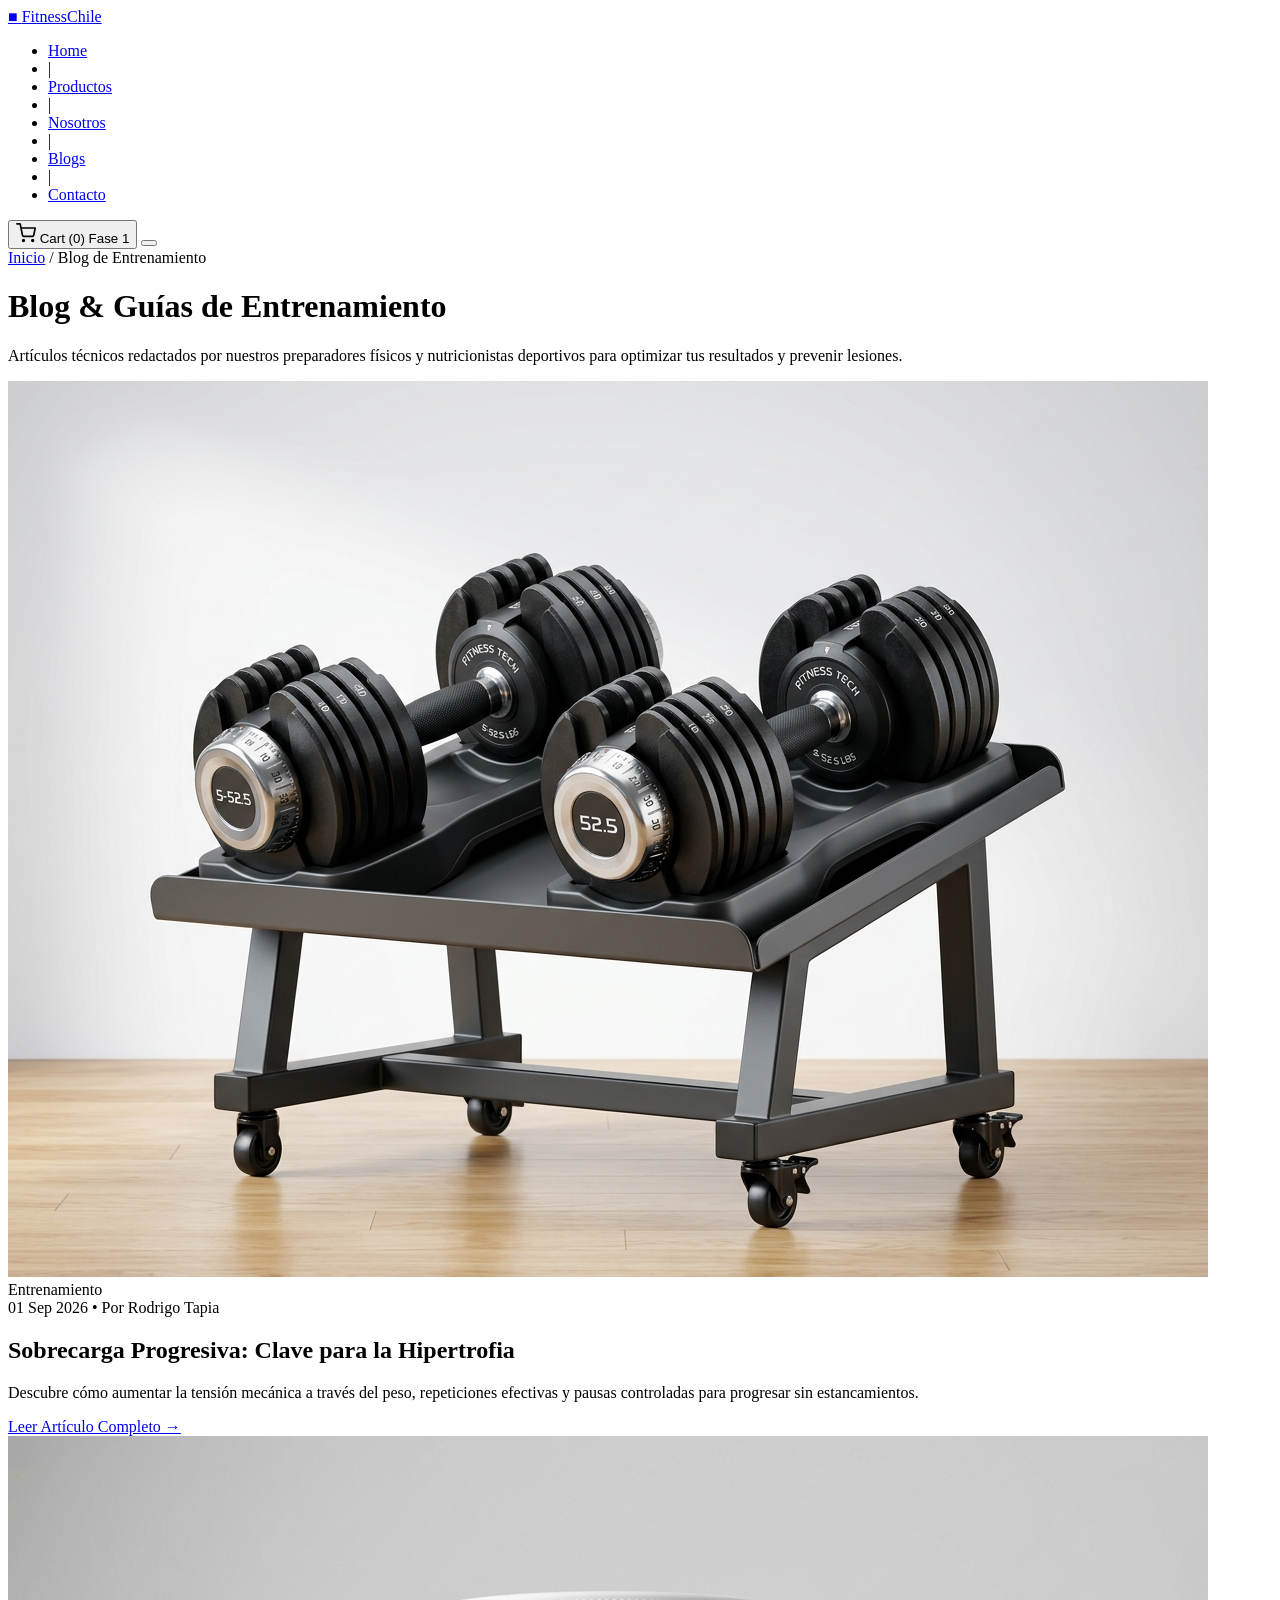
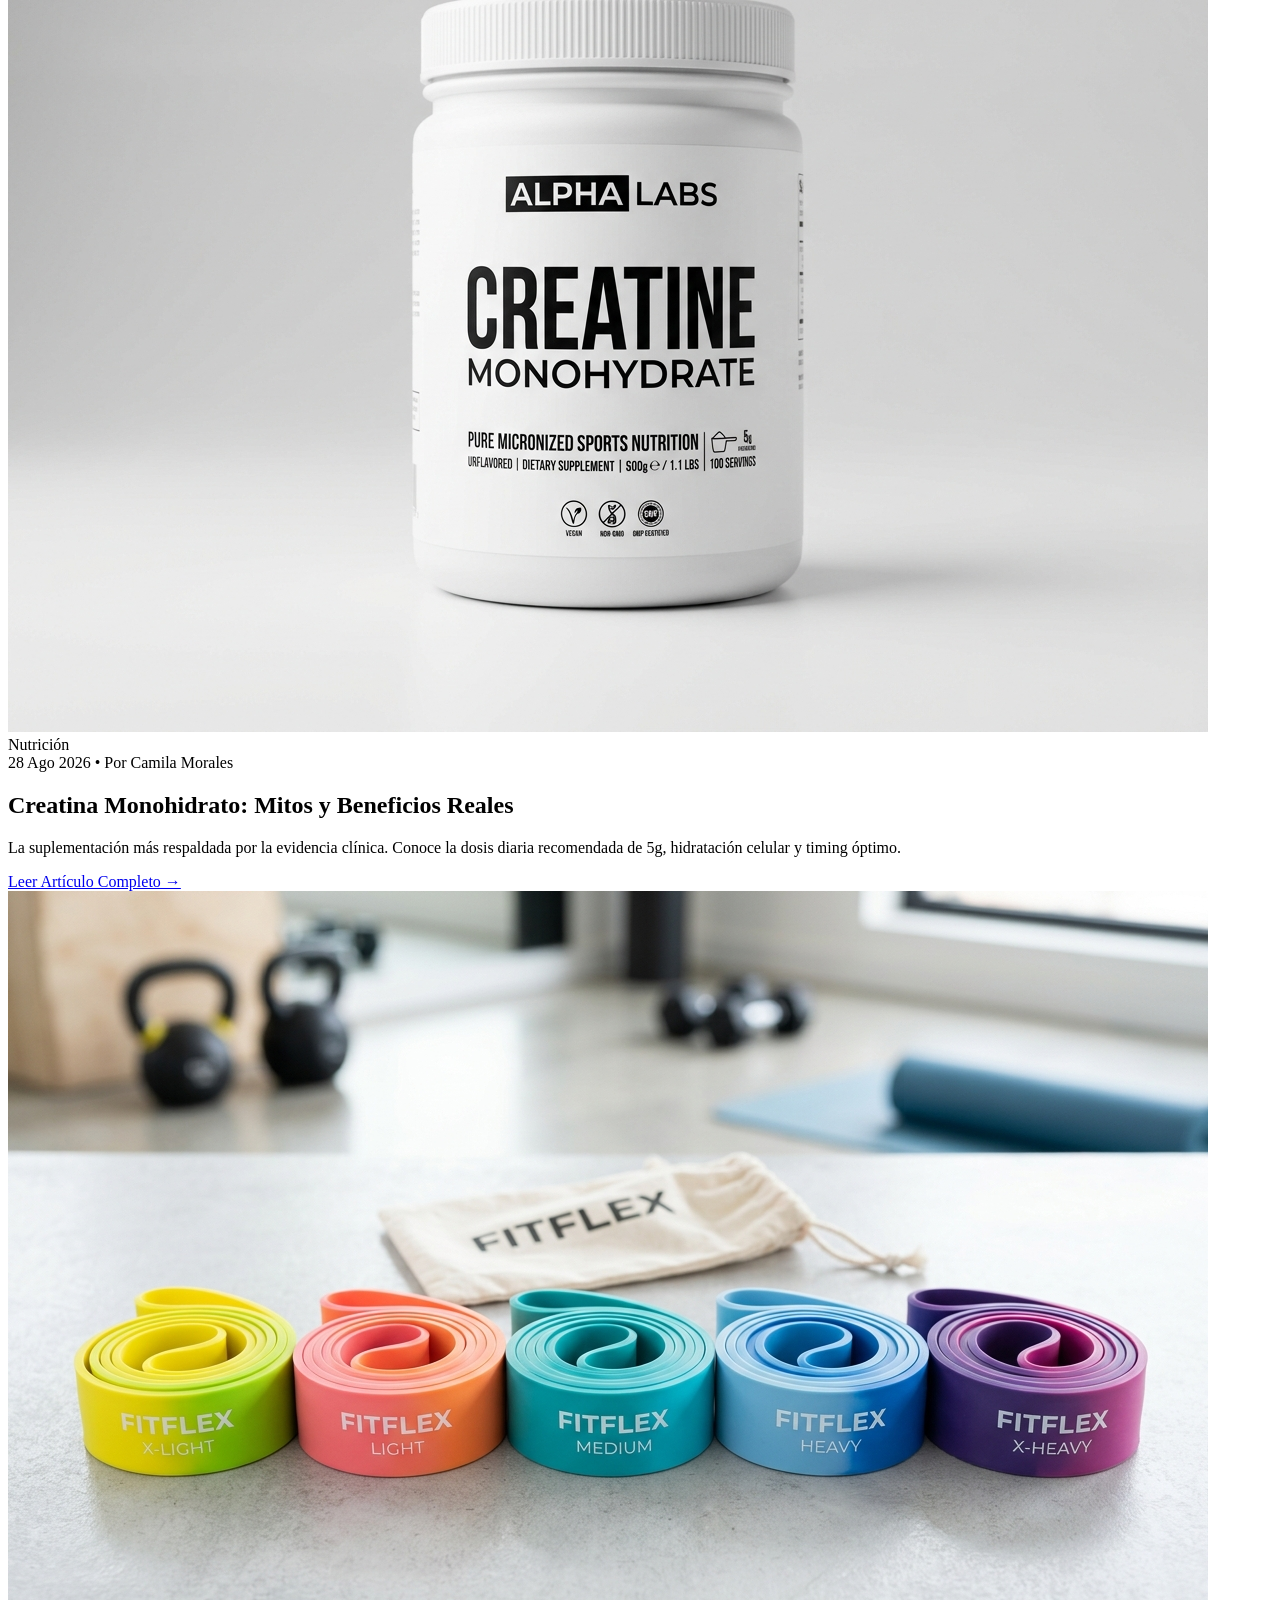
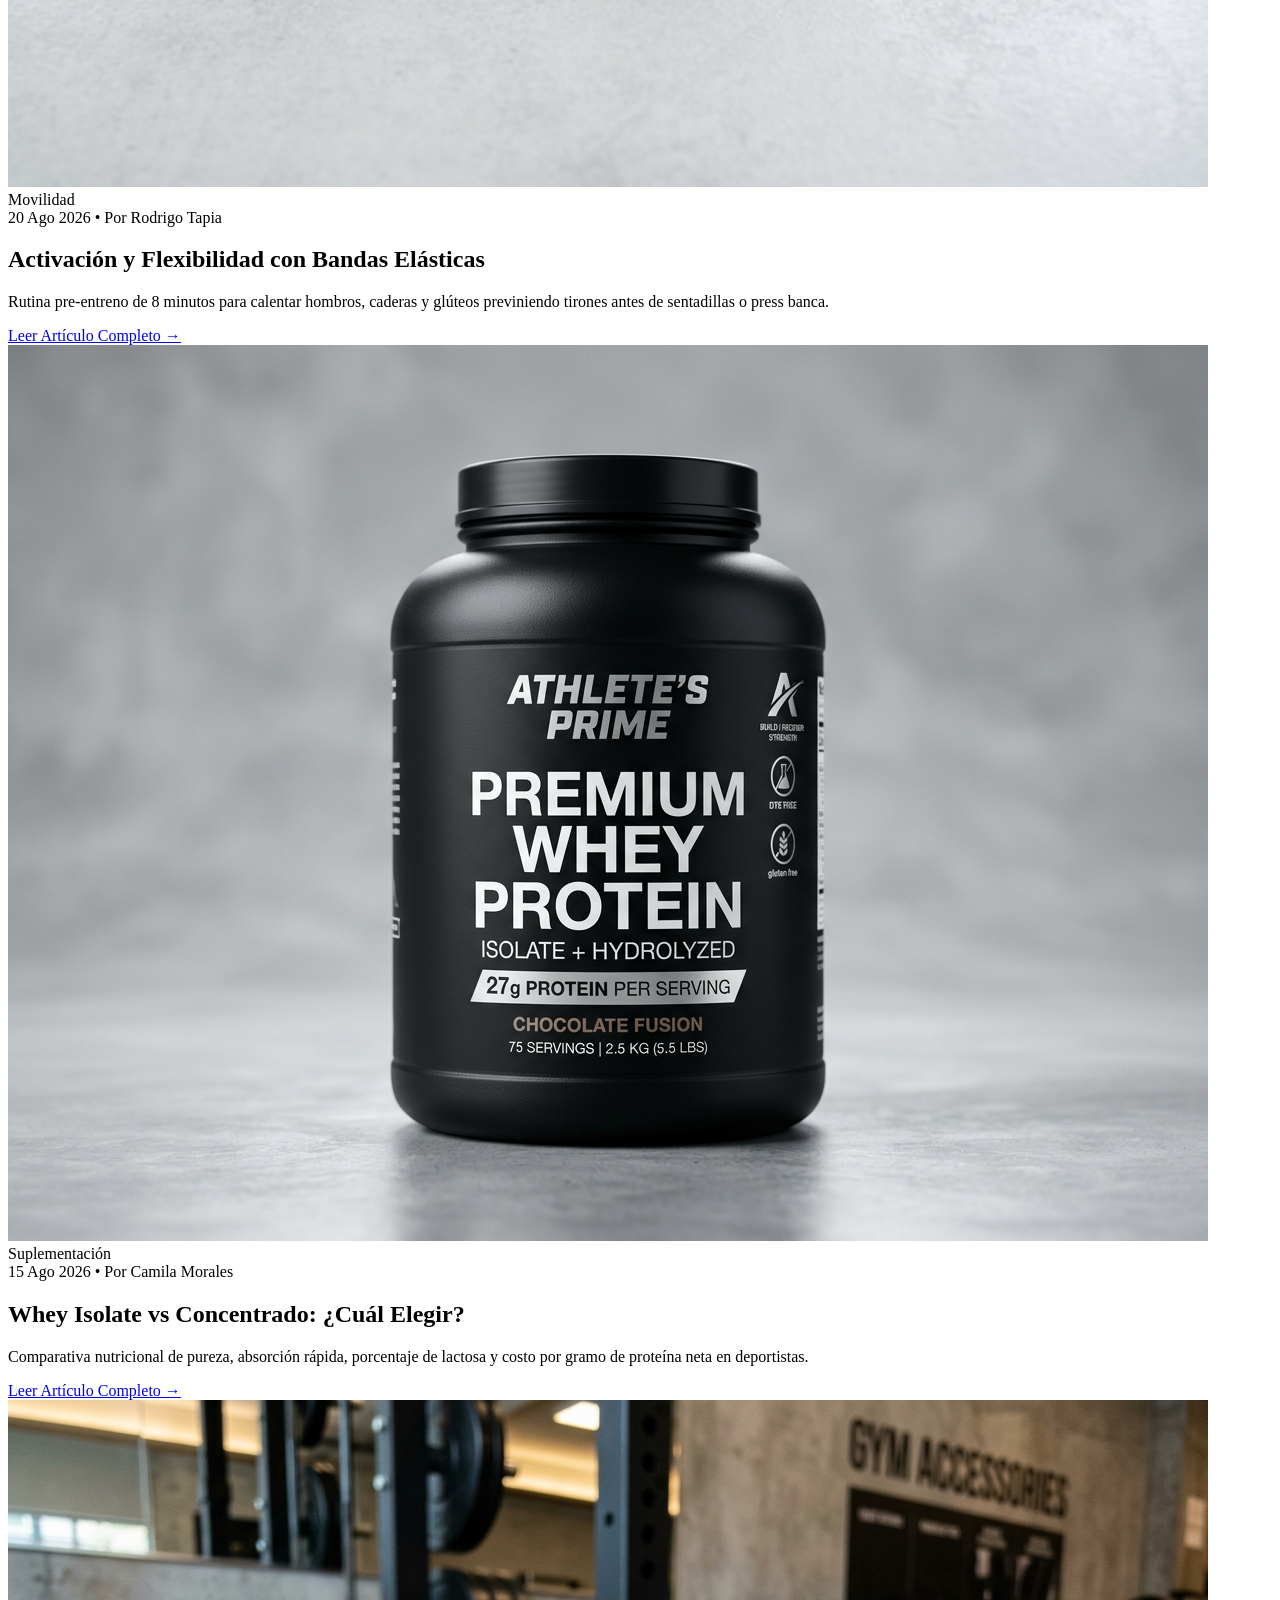
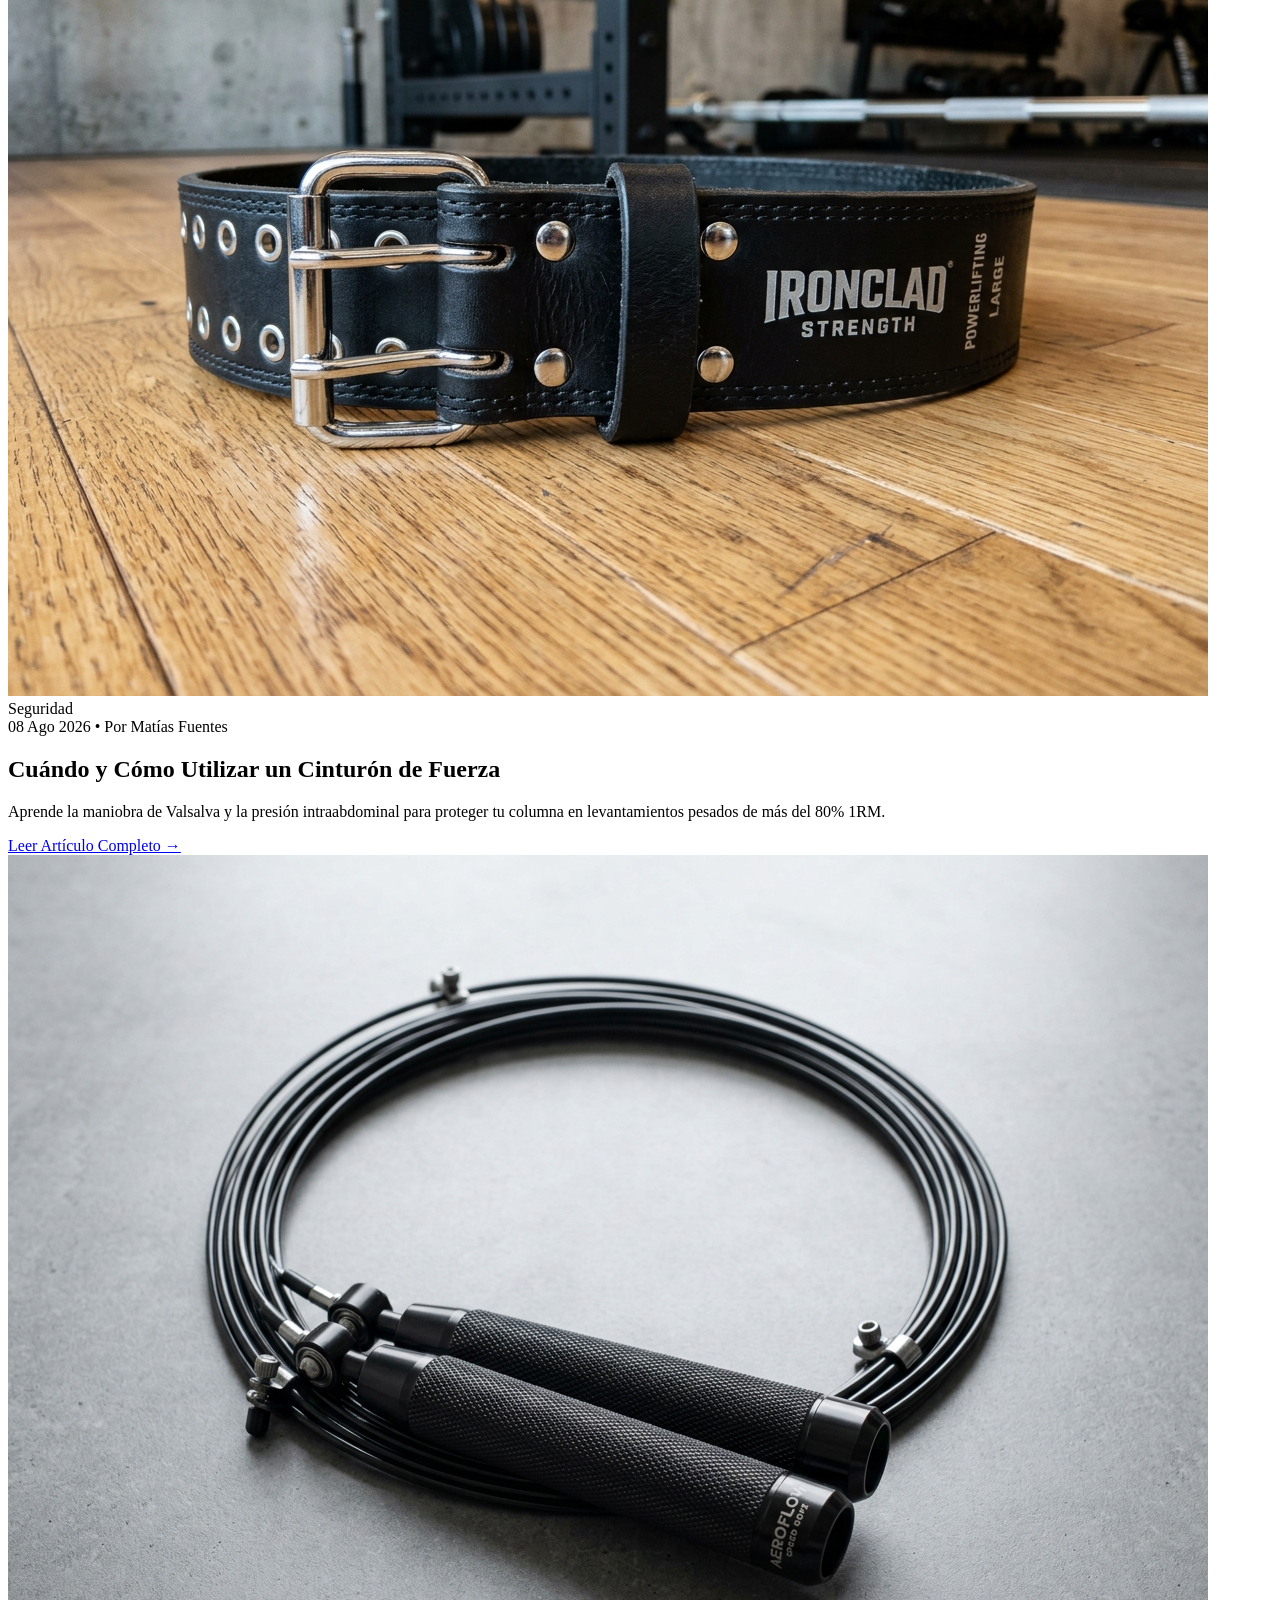
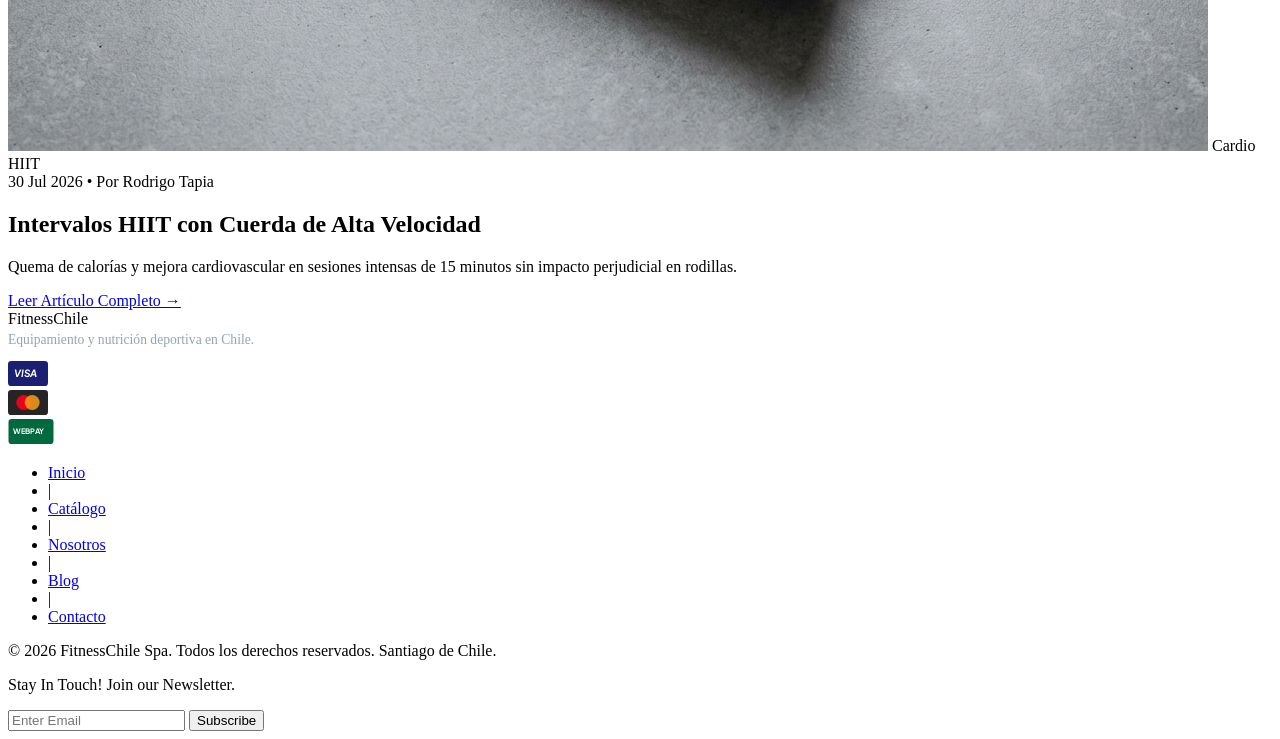
==== blog.html @ d0174d07 "merge: integrar rama feature/html5-semantica (Integrante 1 - Lead Front-End)" ====
<!DOCTYPE html>
<html lang="es">
<head>
  <meta charset="UTF-8">
  <meta name="viewport" content="width=device-width, initial-scale=1.0">
  <title>FitnessChile | Blog Deportivo - Entrenamiento y Nutrición</title>
  <meta name="description" content="Aprende sobre técnicas de entrenamiento de pesas, hipertrofia, uso de suplementos y nutrición deportiva con nuestros artículos especializados.">
  
  <!-- Tipografías de Google Fonts -->
  <link rel="preconnect" href="https://fonts.googleapis.com">
  <link rel="preconnect" href="https://fonts.gstatic.com" crossorigin>
  <link href="https://fonts.googleapis.com/css2?family=Plus+Jakarta+Sans:wght@400;500;600;700;800&family=Oswald:wght@500;600;700&display=swap" rel="stylesheet">
  
  <!-- Hoja de Estilos Externa Unificada -->
  <link rel="stylesheet" href="css/style.css">
</head>
<body>

  <!-- ==================== HEADER PRINCIPAL ==================== -->
  <header class="site-header" id="header">
    <div class="header-container">
      
      <a href="index.html" class="brand-logo" id="brand-logo" aria-label="FitnessChile Inicio">
        <span class="logo-mark" aria-hidden="true">■</span>
        <span class="logo-text">FitnessChile</span>
      </a>

      <!-- Navegación Principal Interconectada -->
      <nav class="main-nav" aria-label="Navegación principal">
        <ul class="nav-links">
          <li><a href="index.html" class="nav-link">Home</a></li>
          <li class="nav-divider" aria-hidden="true">|</li>
          <li><a href="productos.html" class="nav-link">Productos</a></li>
          <li class="nav-divider" aria-hidden="true">|</li>
          <li><a href="nosotros.html" class="nav-link">Nosotros</a></li>
          <li class="nav-divider" aria-hidden="true">|</li>
          <li><a href="blog.html" class="nav-link active">Blogs</a></li>
          <li class="nav-divider" aria-hidden="true">|</li>
          <li><a href="contacto.html" class="nav-link">Contacto</a></li>
        </ul>
      </nav>

      <button type="button" class="cart-trigger-btn cart-disabled" id="open-cart-btn" aria-label="Carrito temporalmente pausado" title="Próximamente disponible en Fase 2">
        <svg class="cart-icon" width="20" height="20" viewBox="0 0 24 24" fill="none" stroke="currentColor" stroke-width="2" stroke-linecap="round" stroke-linejoin="round" aria-hidden="true">
          <circle cx="9" cy="21" r="1"></circle>
          <circle cx="20" cy="21" r="1"></circle>
          <path d="M1 1h4l2.68 13.39a2 2 0 0 0 2 1.61h9.72a2 2 0 0 0 2-1.61L23 6H6"></path>
        </svg>
        <span class="cart-label">Cart (0)</span>
        <span class="badge-disabled">Fase 1</span>
      </button>

      <button class="mobile-menu-toggle" id="mobile-menu-toggle" aria-label="Abrir menú de navegación">
        <span></span><span></span><span></span>
      </button>

    </div>
  </header>

  <!-- ==================== CONTENEDOR PRINCIPAL ==================== -->
  <main class="main-wrapper">

    <!-- Breadcrumbs -->
    <nav class="breadcrumbs" aria-label="Ruta de navegación">
      <a href="index.html">Inicio</a>
      <span aria-hidden="true">/</span>
      <span>Blog de Entrenamiento</span>
    </nav>

    <!-- Banner de Cabecera -->
    <header class="page-header-banner">
      <h1>Blog & Guías de Entrenamiento</h1>
      <p>Artículos técnicos redactados por nuestros preparadores físicos y nutricionistas deportivos para optimizar tus resultados y prevenir lesiones.</p>
    </header>

    <!-- ==================== GRID DE ARTÍCULOS SEMÁNTICOS ==================== -->
    <section class="blog-grid" aria-label="Artículos del blog">
      
      <!-- Artículo 1 -->
      <article class="blog-card">
        <div class="blog-img-container">
          <img src="assets/mancuernas.jpg" alt="Mancuernas ajustables en banco de pesas">
          <span class="blog-badge">Entrenamiento</span>
        </div>
        <div class="blog-body">
          <div class="blog-meta">
            <time datetime="2026-09-01">01 Sep 2026</time>
            <span>•</span>
            <span>Por Rodrigo Tapia</span>
          </div>
          <h2 class="blog-title">Sobrecarga Progresiva: Clave para la Hipertrofia</h2>
          <p class="blog-excerpt">Descubre cómo aumentar la tensión mecánica a través del peso, repeticiones efectivas y pausas controladas para progresar sin estancamientos.</p>
          <a href="#" class="blog-read-more" onclick="showArticleDetail(1); return false;">Leer Artículo Completo &rarr;</a>
        </div>
      </article>

      <!-- Artículo 2 -->
      <article class="blog-card">
        <div class="blog-img-container">
          <img src="assets/creatina.jpg" alt="Pote de creatina monohidrato micronizada">
          <span class="blog-badge">Nutrición</span>
        </div>
        <div class="blog-body">
          <div class="blog-meta">
            <time datetime="2026-08-28">28 Ago 2026</time>
            <span>•</span>
            <span>Por Camila Morales</span>
          </div>
          <h2 class="blog-title">Creatina Monohidrato: Mitos y Beneficios Reales</h2>
          <p class="blog-excerpt">La suplementación más respaldada por la evidencia clínica. Conoce la dosis diaria recomendada de 5g, hidratación celular y timing óptimo.</p>
          <a href="#" class="blog-read-more" onclick="showArticleDetail(2); return false;">Leer Artículo Completo &rarr;</a>
        </div>
      </article>

      <!-- Artículo 3 -->
      <article class="blog-card">
        <div class="blog-img-container">
          <img src="assets/bandas_resistencia.jpg" alt="Set de bandas elásticas de resistencia">
          <span class="blog-badge">Movilidad</span>
        </div>
        <div class="blog-body">
          <div class="blog-meta">
            <time datetime="2026-08-20">20 Ago 2026</time>
            <span>•</span>
            <span>Por Rodrigo Tapia</span>
          </div>
          <h2 class="blog-title">Activación y Flexibilidad con Bandas Elásticas</h2>
          <p class="blog-excerpt">Rutina pre-entreno de 8 minutos para calentar hombros, caderas y glúteos previniendo tirones antes de sentadillas o press banca.</p>
          <a href="#" class="blog-read-more" onclick="showArticleDetail(3); return false;">Leer Artículo Completo &rarr;</a>
        </div>
      </article>

      <!-- Artículo 4 -->
      <article class="blog-card">
        <div class="blog-img-container">
          <img src="assets/whey_protein.jpg" alt="Proteína Whey Isolate 5 libras">
          <span class="blog-badge">Suplementación</span>
        </div>
        <div class="blog-body">
          <div class="blog-meta">
            <time datetime="2026-08-15">15 Ago 2026</time>
            <span>•</span>
            <span>Por Camila Morales</span>
          </div>
          <h2 class="blog-title">Whey Isolate vs Concentrado: ¿Cuál Elegir?</h2>
          <p class="blog-excerpt">Comparativa nutricional de pureza, absorción rápida, porcentaje de lactosa y costo por gramo de proteína neta en deportistas.</p>
          <a href="#" class="blog-read-more" onclick="showArticleDetail(4); return false;">Leer Artículo Completo &rarr;</a>
        </div>
      </article>

      <!-- Artículo 5 -->
      <article class="blog-card">
        <div class="blog-img-container">
          <img src="assets/cinturon.jpg" alt="Cinturón de cuero de powerlifting">
          <span class="blog-badge">Seguridad</span>
        </div>
        <div class="blog-body">
          <div class="blog-meta">
            <time datetime="2026-08-08">08 Ago 2026</time>
            <span>•</span>
            <span>Por Matías Fuentes</span>
          </div>
          <h2 class="blog-title">Cuándo y Cómo Utilizar un Cinturón de Fuerza</h2>
          <p class="blog-excerpt">Aprende la maniobra de Valsalva y la presión intraabdominal para proteger tu columna en levantamientos pesados de más del 80% 1RM.</p>
          <a href="#" class="blog-read-more" onclick="showArticleDetail(5); return false;">Leer Artículo Completo &rarr;</a>
        </div>
      </article>

      <!-- Artículo 6 -->
      <article class="blog-card">
        <div class="blog-img-container">
          <img src="assets/cuerda.jpg" alt="Cuerda de saltar speed rope de alta velocidad">
          <span class="blog-badge">Cardio HIIT</span>
        </div>
        <div class="blog-body">
          <div class="blog-meta">
            <time datetime="2026-07-30">30 Jul 2026</time>
            <span>•</span>
            <span>Por Rodrigo Tapia</span>
          </div>
          <h2 class="blog-title">Intervalos HIIT con Cuerda de Alta Velocidad</h2>
          <p class="blog-excerpt">Quema de calorías y mejora cardiovascular en sesiones intensas de 15 minutos sin impacto perjudicial en rodillas.</p>
          <a href="#" class="blog-read-more" onclick="showArticleDetail(6); return false;">Leer Artículo Completo &rarr;</a>
        </div>
      </article>

    </section>

  </main>

  <!-- ==================== FOOTER INFORMATIVO ==================== -->
  <footer class="site-footer">
    <div class="footer-container">
      
      <div class="footer-col footer-brand">
        <div class="footer-site-name">FitnessChile</div>
        <p style="font-size:0.85rem; color:#94A3B8; margin-top:0.25rem;">Equipamiento y nutrición deportiva en Chile.</p>
        
        <div class="payment-methods" aria-label="Métodos de pago aceptados">
          <div class="payment-badge" title="Visa">
            <svg width="40" height="25" viewBox="0 0 48 30" fill="none">
              <rect width="48" height="30" rx="4" fill="#1A1F71"/>
              <text x="7" y="19" fill="#FFFFFF" font-family="'Plus Jakarta Sans', sans-serif" font-size="12" font-weight="bold" font-style="italic">VISA</text>
            </svg>
          </div>
          <div class="payment-badge" title="Mastercard">
            <svg width="40" height="25" viewBox="0 0 48 30" fill="none">
              <rect width="48" height="30" rx="4" fill="#252525"/>
              <circle cx="19" cy="15" r="9" fill="#EB001B"/>
              <circle cx="29" cy="15" r="9" fill="#F79E1B" fill-opacity="0.85"/>
            </svg>
          </div>
          <div class="payment-badge" title="Webpay Plus">
            <svg width="46" height="25" viewBox="0 0 54 30" fill="none">
              <rect width="54" height="30" rx="4" fill="#00693E"/>
              <text x="5" y="18" fill="#FFFFFF" font-family="'Plus Jakarta Sans', sans-serif" font-size="9" font-weight="bold">WEBPAY</text>
            </svg>
          </div>
        </div>
      </div>

      <div class="footer-col footer-categories">
        <ul class="category-links">
          <li><a href="index.html" class="category-link">Inicio</a></li>
          <li class="cat-divider">|</li>
          <li><a href="productos.html" class="category-link">Catálogo</a></li>
          <li class="cat-divider">|</li>
          <li><a href="nosotros.html" class="category-link">Nosotros</a></li>
          <li class="cat-divider">|</li>
          <li><a href="blog.html" class="category-link">Blog</a></li>
          <li class="cat-divider">|</li>
          <li><a href="contacto.html" class="category-link">Contacto</a></li>
        </ul>
        <p class="copyright-text">© 2026 FitnessChile Spa. Todos los derechos reservados. Santiago de Chile.</p>
      </div>

      <div class="footer-col footer-newsletter">
        <p class="newsletter-headline">Stay In Touch! Join our Newsletter.</p>
        <form class="newsletter-form" id="newsletter-form" novalidate>
          <input 
            type="email" 
            id="newsletter-email" 
            class="newsletter-input" 
            placeholder="Enter Email" 
            required 
            autocomplete="email"
            aria-label="Correo electrónico para newsletter"
          >
          <button type="submit" class="newsletter-btn" id="newsletter-submit">Subscribe</button>
        </form>
      </div>

    </div>
  </footer>

  <div class="toast-container" id="toast-container" aria-live="polite"></div>

  <script src="js/app.js"></script>
</body>
</html>
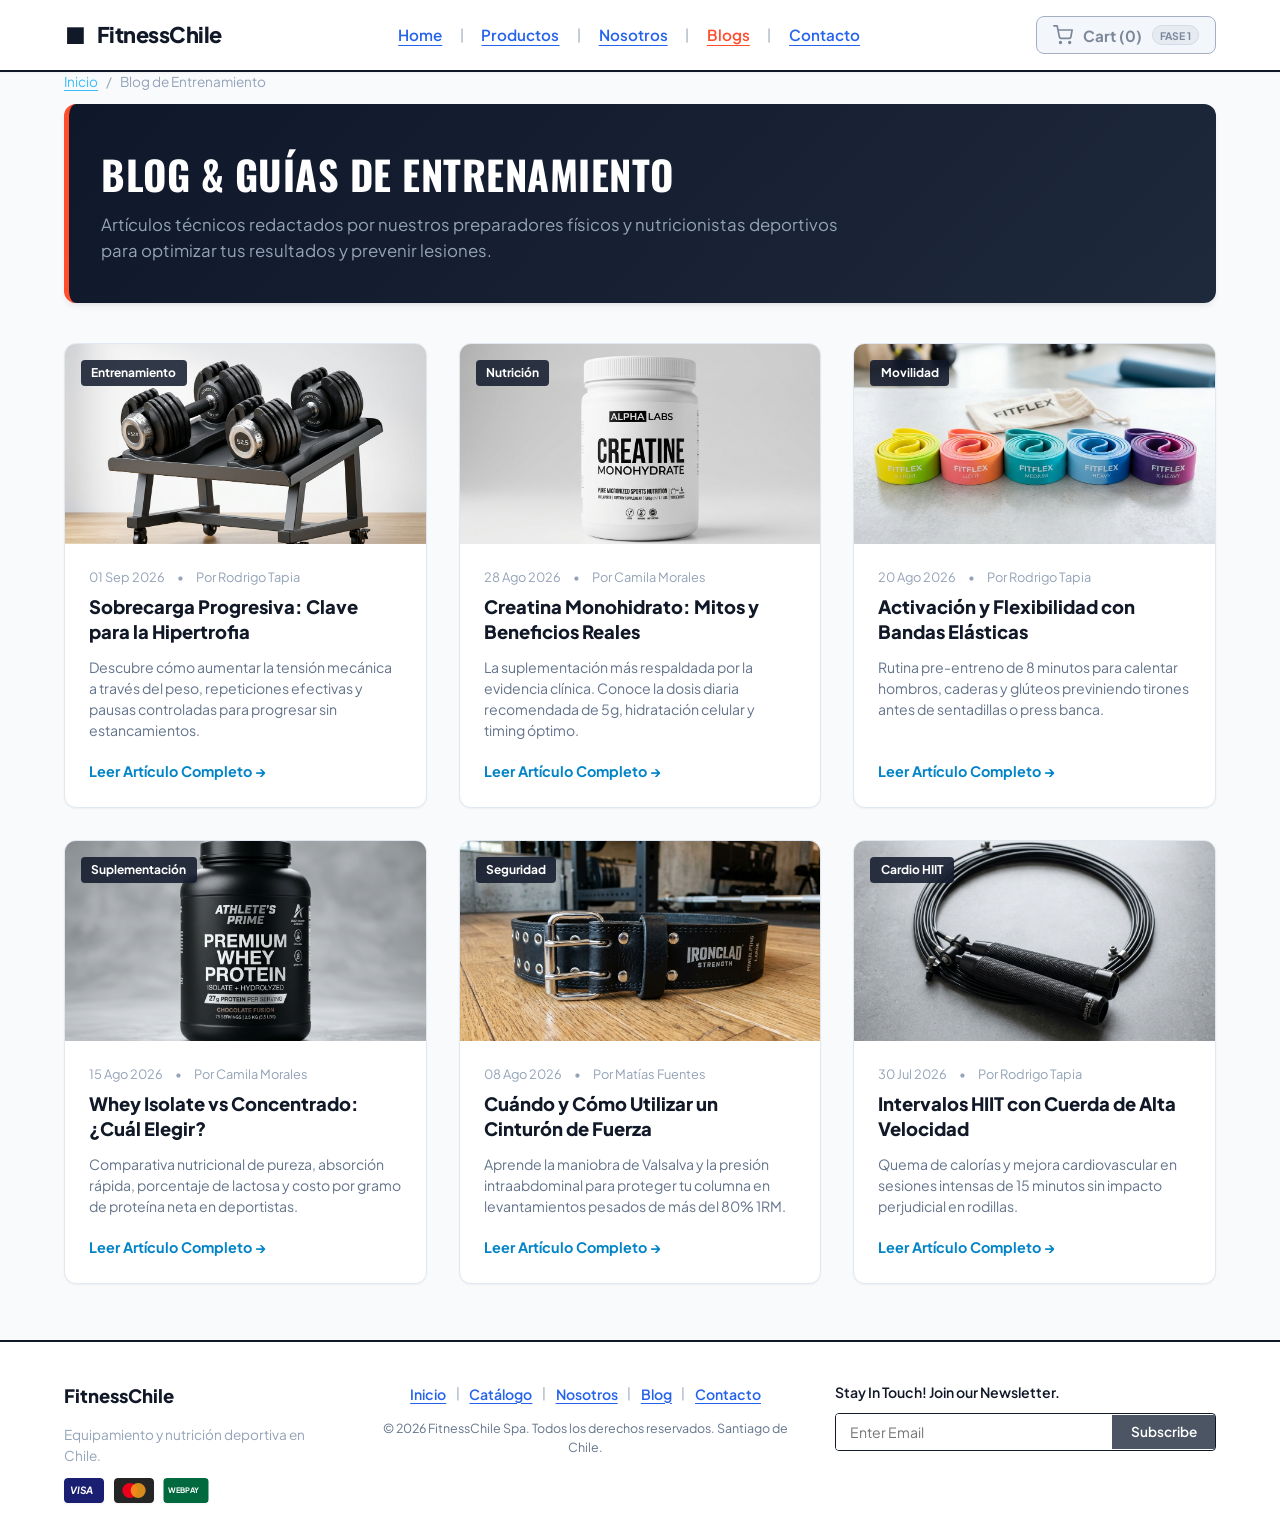
==== commit 1b33e291: "feat(ui): ajustar iconos SVG y estilos visuales en paginas del proyecto" ====
--- a/blog.html
+++ b/blog.html
@@ -194,7 +194,7 @@
       
       <div class="footer-col footer-brand">
         <div class="footer-site-name">FitnessChile</div>
-        <p style="font-size:0.85rem; color:#94A3B8; margin-top:0.25rem;">Equipamiento y nutrición deportiva en Chile.</p>
+        <p class="footer-tagline">Equipamiento y nutrición deportiva en Chile.</p>
         
         <div class="payment-methods" aria-label="Métodos de pago aceptados">
           <div class="payment-badge" title="Visa">
--- a/css/style.css
+++ b/css/style.css
@@ -0,0 +1,2138 @@
+/* ==========================================================================
+   FITNESSCHILE - SISTEMA DE ESTILOS CSS MODERNOS
+   ========================================================================== */
+
+:root {
+  /* Paleta cromática principal */
+  --color-bg: #F8FAFC;
+  --color-surface: #FFFFFF;
+  --color-surface-soft: #F1F5F9;
+  --color-card-border: #E2E8F0;
+  --color-wireframe-border: #94A3B8;
+  
+  /* Textos y contrastes */
+  --color-text-main: #0F172A;
+  --color-text-muted: #64748B;
+  --color-text-light: #94A3B8;
+  
+  /* Acentos de marca deportiva */
+  --color-brand-primary: #FF4D2E;
+  --color-brand-dark: #D6391C;
+  --color-brand-cyan: #0284C7;
+  --color-brand-blue: #2563EB;
+  --color-brand-black: #111827;
+  
+  /* Tipografías */
+  --font-body: 'Plus Jakarta Sans', -apple-system, BlinkMacSystemFont, "Segoe UI", Roboto, sans-serif;
+  --font-heading: 'Oswald', sans-serif;
+  
+  /* Sombras y elevación */
+  --shadow-sm: 0 1px 2px 0 rgba(0, 0, 0, 0.05);
+  --shadow-md: 0 4px 6px -1px rgba(0, 0, 0, 0.07), 0 2px 4px -2px rgba(0, 0, 0, 0.05);
+  --shadow-lg: 0 10px 15px -3px rgba(0, 0, 0, 0.08), 0 4px 6px -4px rgba(0, 0, 0, 0.04);
+  --shadow-xl: 0 20px 25px -5px rgba(0, 0, 0, 0.1), 0 8px 10px -6px rgba(0, 0, 0, 0.05);
+  
+  /* Radio de bordes */
+  --radius-sm: 4px;
+  --radius-md: 8px;
+  --radius-lg: 12px;
+  --radius-xl: 16px;
+  --radius-full: 9999px;
+  
+  /* Transiciones */
+  --transition-fast: 0.18s ease-in-out;
+  --transition-normal: 0.28s cubic-bezier(0.4, 0, 0.2, 1);
+}
+
+/* ==================== RESET & ESTILOS BASE ==================== */
+*, *::before, *::after {
+  box-sizing: border-box;
+  margin: 0;
+  padding: 0;
+}
+
+html {
+  scroll-behavior: smooth;
+  font-size: 16px;
+}
+
+body {
+  font-family: var(--font-body);
+  background-color: var(--color-bg);
+  color: var(--color-text-main);
+  line-height: 1.5;
+  min-height: 100vh;
+  display: flex;
+  flex-direction: column;
+  overflow-x: hidden;
+  -webkit-font-smoothing: antialiased;
+}
+
+a {
+  text-decoration: none;
+  color: inherit;
+  transition: color var(--transition-fast);
+}
+
+button, input {
+  font-family: inherit;
+  font-size: inherit;
+}
+
+button {
+  cursor: pointer;
+  border: none;
+  background: none;
+}
+
+img {
+  max-width: 100%;
+  height: auto;
+  display: block;
+}
+
+/* ==================== HEADER (ESTILO WIREFRAME) ==================== */
+.site-header {
+  background-color: var(--color-surface);
+  border-bottom: 2px solid var(--color-brand-black);
+  position: sticky;
+  top: 0;
+  z-index: 100;
+  box-shadow: var(--shadow-sm);
+}
+
+.header-container {
+  max-width: 1200px;
+  margin: 0 auto;
+  padding: 1rem 1.5rem;
+  display: flex;
+  align-items: center;
+  justify-content: space-between;
+  gap: 1.5rem;
+}
+
+/* Logo con cuadrado (Idéntico a Wireframe) */
+.brand-logo {
+  display: flex;
+  align-items: center;
+  gap: 0.65rem;
+  font-weight: 800;
+  font-size: 1.35rem;
+  letter-spacing: -0.5px;
+  color: var(--color-brand-black);
+}
+
+.logo-mark {
+  font-size: 1.4rem;
+  line-height: 1;
+  color: var(--color-brand-black);
+}
+
+.brand-logo:hover .logo-mark {
+  color: var(--color-brand-primary);
+}
+
+/* Navegación Principal con pipes '|' (Wireframe) */
+.main-nav {
+  display: flex;
+  align-items: center;
+}
+
+.nav-links {
+  list-style: none;
+  display: flex;
+  align-items: center;
+  gap: 0.5rem;
+}
+
+.nav-link {
+  font-size: 0.95rem;
+  font-weight: 600;
+  color: var(--color-brand-blue);
+  padding: 0.35rem 0.6rem;
+  border-radius: var(--radius-sm);
+  transition: all var(--transition-fast);
+  text-decoration: underline;
+  text-underline-offset: 4px;
+}
+
+.nav-link:hover, .nav-link.active {
+  color: var(--color-brand-primary);
+}
+
+.nav-divider {
+  color: #94A3B8;
+  font-size: 0.85rem;
+  -webkit-user-select: none;
+  user-select: none;
+}
+
+/* Carrito de Compras (Cart con estado de Wireframe / Deshabilitado) */
+.cart-trigger-btn {
+  display: flex;
+  align-items: center;
+  gap: 0.6rem;
+  font-weight: 700;
+  font-size: 0.95rem;
+  color: var(--color-brand-black);
+  padding: 0.5rem 1rem;
+  border: 1.5px solid var(--color-brand-black);
+  border-radius: var(--radius-md);
+  background: var(--color-surface);
+  transition: all var(--transition-fast);
+}
+
+.cart-trigger-btn:hover {
+  background: var(--color-brand-black);
+  color: var(--color-surface);
+}
+
+.cart-trigger-btn.cart-disabled {
+  opacity: 0.85;
+  background-color: #F1F5F9;
+  border-color: #94A3B8;
+  color: #64748B;
+  cursor: pointer;
+  position: relative;
+}
+
+.cart-trigger-btn.cart-disabled:hover {
+  background-color: #E2E8F0;
+  color: var(--color-brand-black);
+}
+
+.badge-disabled {
+  font-size: 0.65rem;
+  font-weight: 700;
+  background-color: #E2E8F0;
+  color: #64748B;
+  padding: 0.15rem 0.45rem;
+  border-radius: var(--radius-full);
+  text-transform: uppercase;
+  border: 1px solid #CBD5E1;
+}
+
+.cart-icon {
+  stroke: currentColor;
+}
+
+.cart-label span {
+  color: var(--color-brand-primary);
+  font-weight: 800;
+}
+
+.cart-trigger-btn:hover .cart-label span {
+  color: #FFD166;
+}
+
+/* Botón menú móvil */
+.mobile-menu-toggle {
+  display: none;
+  flex-direction: column;
+  gap: 4px;
+  padding: 6px;
+  cursor: pointer;
+}
+
+.mobile-menu-toggle span {
+  width: 22px;
+  height: 2.5px;
+  background-color: var(--color-brand-black);
+  border-radius: 2px;
+  transition: 0.3s;
+}
+
+/* ==================== CONTENEDOR PRINCIPAL ==================== */
+.main-wrapper {
+  max-width: 1200px;
+  width: 100%;
+  margin: 0 auto;
+  padding: 0 1.5rem 3.5rem;
+  flex: 1;
+}
+
+/* ==================== BARRA DE AUTENTICACIÓN SUPERIOR (WIREFRAME) ==================== */
+.user-auth-bar {
+  padding: 0.85rem 0 0.5rem;
+  display: flex;
+  justify-content: flex-end;
+}
+
+.auth-bar-inner {
+  display: inline-flex;
+  align-items: center;
+  gap: 0.6rem;
+  font-size: 0.9rem;
+}
+
+.auth-action-link {
+  color: var(--color-brand-blue);
+  font-weight: 600;
+  text-decoration: underline;
+  text-underline-offset: 3px;
+  transition: color var(--transition-fast);
+}
+
+.auth-action-link:hover {
+  color: var(--color-brand-primary);
+}
+
+.auth-divider {
+  color: var(--color-brand-black);
+  font-weight: bold;
+}
+
+/* ==================== HERO / BANNER PRINCIPAL (WIREFRAME) ==================== */
+.hero-section {
+  margin-bottom: 2.5rem;
+}
+
+.hero-card {
+  background-color: #E2E8F0;
+  border: 2px solid #CBD5E1;
+  border-radius: var(--radius-lg);
+  padding: 2.5rem;
+  display: grid;
+  grid-template-columns: 1fr 1.15fr;
+  align-items: center;
+  gap: 2.5rem;
+  box-shadow: var(--shadow-sm);
+  position: relative;
+  overflow: hidden;
+}
+
+.hero-tag {
+  display: inline-block;
+  font-size: 0.75rem;
+  font-weight: 800;
+  letter-spacing: 1.5px;
+  color: var(--color-brand-primary);
+  background: rgba(255, 77, 46, 0.1);
+  padding: 0.3rem 0.8rem;
+  border-radius: var(--radius-full);
+  margin-bottom: 0.85rem;
+}
+
+.hero-title {
+  font-family: var(--font-heading);
+  font-size: 2.75rem;
+  line-height: 1.05;
+  letter-spacing: 0.5px;
+  color: var(--color-brand-black);
+  margin-bottom: 1rem;
+}
+
+.hero-description {
+  font-size: 0.92rem;
+  color: #475569;
+  line-height: 1.6;
+  margin-bottom: 1.75rem;
+  max-width: 460px;
+}
+
+/* Botón 'Ver Productos' (Wireframe: rectángulo con borde marcado y flecha) */
+.btn-hero-action {
+  display: inline-flex;
+  align-items: center;
+  gap: 0.6rem;
+  padding: 0.65rem 1.4rem;
+  background-color: var(--color-surface);
+  color: var(--color-brand-black);
+  border: 2px solid var(--color-brand-black);
+  border-radius: var(--radius-sm);
+  font-weight: 700;
+  font-size: 0.95rem;
+  text-transform: lowercase;
+  box-shadow: 2px 2px 0px rgba(0, 0, 0, 0.9);
+  transition: all var(--transition-fast);
+}
+
+.btn-hero-action:hover {
+  background-color: var(--color-brand-black);
+  color: var(--color-surface);
+  box-shadow: none;
+  transform: translate(2px, 2px);
+}
+
+.btn-action-icon {
+  stroke: currentColor;
+}
+
+/* Columna de Imagen Hero con SLIDER INTERACTIVO */
+.hero-media {
+  width: 100%;
+}
+
+.hero-slider-container {
+  position: relative;
+  border: 2px solid var(--color-brand-black);
+  border-radius: var(--radius-md);
+  overflow: hidden;
+  background-color: #000;
+  box-shadow: 4px 4px 0px rgba(0, 0, 0, 0.15);
+  height: 310px;
+}
+
+.hero-slides-wrapper {
+  position: relative;
+  width: 100%;
+  height: 100%;
+}
+
+.hero-slide {
+  position: absolute;
+  inset: 0;
+  opacity: 0;
+  visibility: hidden;
+  transition: opacity 0.6s cubic-bezier(0.4, 0, 0.2, 1), transform 0.6s cubic-bezier(0.4, 0, 0.2, 1);
+  transform: scale(1.02);
+}
+
+.hero-slide.active {
+  opacity: 1;
+  visibility: visible;
+  transform: scale(1);
+}
+
+.hero-banner-img {
+  width: 100%;
+  height: 100%;
+  object-fit: cover;
+}
+
+.hero-slide-caption {
+  position: absolute;
+  top: 12px;
+  left: 12px;
+  background: rgba(15, 23, 42, 0.75);
+  -webkit-backdrop-filter: blur(6px);
+  backdrop-filter: blur(6px);
+  color: #FFF;
+  font-size: 0.75rem;
+  font-weight: 700;
+  padding: 0.35rem 0.75rem;
+  border-radius: var(--radius-sm);
+  border-left: 3px solid var(--color-brand-primary);
+  letter-spacing: 0.3px;
+}
+
+/* Flechas de navegación del Slider */
+.slider-arrow {
+  position: absolute;
+  top: 50%;
+  transform: translateY(-50%);
+  width: 38px;
+  height: 38px;
+  border-radius: 50%;
+  background: rgba(15, 23, 42, 0.75);
+  -webkit-backdrop-filter: blur(4px);
+  backdrop-filter: blur(4px);
+  color: #FFFFFF;
+  display: flex;
+  align-items: center;
+  justify-content: center;
+  font-size: 1.1rem;
+  cursor: pointer;
+  z-index: 10;
+  border: 1px solid rgba(255, 255, 255, 0.2);
+  transition: all var(--transition-fast);
+}
+
+.slider-arrow:hover {
+  background: var(--color-brand-primary);
+  color: #FFF;
+  transform: translateY(-50%) scale(1.1);
+}
+
+.slider-arrow.prev {
+  left: 10px;
+}
+
+.slider-arrow.next {
+  right: 10px;
+}
+
+/* Indicadores / Puntos */
+.slider-indicators {
+  position: absolute;
+  bottom: 12px;
+  right: 14px;
+  display: flex;
+  gap: 6px;
+  z-index: 10;
+}
+
+.slider-dot {
+  width: 9px;
+  height: 9px;
+  border-radius: 50%;
+  background-color: rgba(255, 255, 255, 0.45);
+  cursor: pointer;
+  transition: all var(--transition-fast);
+  border: 1px solid rgba(0, 0, 0, 0.3);
+}
+
+.slider-dot.active {
+  background-color: var(--color-brand-primary);
+  width: 24px;
+  border-radius: var(--radius-full);
+}
+
+.hero-badge {
+  position: absolute;
+  bottom: 12px;
+  left: 12px;
+  background: rgba(15, 23, 42, 0.85);
+  -webkit-backdrop-filter: blur(8px);
+  backdrop-filter: blur(8px);
+  color: #FFF;
+  font-size: 0.72rem;
+  font-weight: 600;
+  padding: 0.3rem 0.7rem;
+  border-radius: var(--radius-full);
+  display: flex;
+  align-items: center;
+  gap: 0.45rem;
+  border: 1px solid rgba(255, 255, 255, 0.15);
+  z-index: 10;
+}
+
+.badge-dot {
+  width: 8px;
+  height: 8px;
+  background-color: #22C55E;
+  border-radius: 50%;
+  display: inline-block;
+  box-shadow: 0 0 8px #22C55E;
+}
+
+/* ==================== CATÁLOGO DE PRODUCTOS (GRID 2x4 = 8 ITEMS) ==================== */
+.products-section {
+  margin-top: 2rem;
+}
+
+.section-header-row {
+  display: flex;
+  align-items: center;
+  justify-content: space-between;
+  margin-bottom: 1.5rem;
+  flex-wrap: wrap;
+  gap: 1rem;
+}
+
+.section-title {
+  font-family: var(--font-heading);
+  font-size: 1.85rem;
+  letter-spacing: 0.5px;
+  color: var(--color-brand-black);
+  text-transform: uppercase;
+}
+
+.catalog-filters {
+  display: flex;
+  gap: 0.5rem;
+  flex-wrap: wrap;
+}
+
+.filter-btn {
+  font-size: 0.85rem;
+  font-weight: 600;
+  padding: 0.4rem 0.9rem;
+  border-radius: var(--radius-full);
+  border: 1px solid var(--color-card-border);
+  background: var(--color-surface);
+  color: var(--color-text-muted);
+  transition: all var(--transition-fast);
+}
+
+.filter-btn:hover, .filter-btn.active {
+  background: var(--color-brand-black);
+  color: var(--color-surface);
+  border-color: var(--color-brand-black);
+}
+
+/* Grid 4 columnas idéntico a Wireframe */
+.products-grid {
+  display: grid;
+  grid-template-columns: repeat(4, 1fr);
+  gap: 1.5rem;
+}
+
+/* Tarjeta de Producto (Wireframe Style: Marco de imagen, Título azul, Atributos a la izq, Precio a la der) */
+.product-card {
+  background-color: var(--color-surface-soft);
+  border: 1.5px solid #CBD5E1;
+  border-radius: var(--radius-md);
+  padding: 0.85rem;
+  display: flex;
+  flex-direction: column;
+  transition: all var(--transition-normal);
+  position: relative;
+}
+
+.product-card:hover {
+  transform: translateY(-4px);
+  border-color: var(--color-brand-black);
+  box-shadow: var(--shadow-lg);
+  background-color: var(--color-surface);
+}
+
+/* Contenedor de Imagen con borde nítido */
+.product-image-container {
+  width: 100%;
+  aspect-ratio: 4 / 3;
+  border: 1.5px solid #CBD5E1;
+  border-radius: var(--radius-sm);
+  overflow: hidden;
+  background-color: #FFF;
+  margin-bottom: 0.85rem;
+  position: relative;
+}
+
+.product-img {
+  width: 100%;
+  height: 100%;
+  object-fit: cover;
+  transition: transform var(--transition-normal);
+}
+
+.product-card:hover .product-img {
+  transform: scale(1.05);
+}
+
+.product-category-tag {
+  position: absolute;
+  top: 8px;
+  right: 8px;
+  background: rgba(15, 23, 42, 0.8);
+  color: #FFF;
+  font-size: 0.65rem;
+  font-weight: 700;
+  padding: 0.2rem 0.5rem;
+  border-radius: var(--radius-sm);
+  text-transform: uppercase;
+}
+
+/* Título de producto centrado y azul (como wireframe) */
+.product-title {
+  font-size: 0.95rem;
+  font-weight: 700;
+  text-align: center;
+  color: var(--color-brand-blue);
+  margin-bottom: 0.75rem;
+  line-height: 1.25;
+  cursor: pointer;
+  min-height: 2.5rem;
+  display: flex;
+  align-items: center;
+  justify-content: center;
+}
+
+.product-title:hover {
+  text-decoration: underline;
+  color: var(--color-brand-primary);
+}
+
+/* Fila inferior: Attributes a la izquierda, Precio a la derecha (Wireframe) */
+.product-info-row {
+  display: flex;
+  align-items: center;
+  justify-content: space-between;
+  margin-top: auto;
+  padding-top: 0.6rem;
+  border-top: 1px solid #E2E8F0;
+  font-size: 0.82rem;
+}
+
+.product-attributes {
+  color: var(--color-text-muted);
+  font-weight: 500;
+}
+
+.product-price {
+  font-weight: 800;
+  color: var(--color-brand-black);
+  font-size: 0.95rem;
+}
+
+/* Botón Añadir al carrito (Estado Deshabilitado Solicitado) */
+.btn-add-cart {
+  margin-top: 0.75rem;
+  width: 100%;
+  padding: 0.55rem;
+  background-color: var(--color-brand-black);
+  color: var(--color-surface);
+  font-weight: 700;
+  font-size: 0.8rem;
+  border-radius: var(--radius-sm);
+  display: flex;
+  align-items: center;
+  justify-content: center;
+  gap: 0.4rem;
+  transition: all var(--transition-fast);
+}
+
+.btn-add-cart:hover {
+  background-color: var(--color-brand-primary);
+}
+
+.btn-add-cart.disabled,
+.btn-add-cart:disabled {
+  background-color: #E2E8F0;
+  color: #64748B;
+  border: 1px solid #CBD5E1;
+  cursor: not-allowed;
+  transform: none !important;
+}
+
+.btn-add-cart.disabled:hover,
+.btn-add-cart:disabled:hover {
+  background-color: #CBD5E1;
+  color: #475569;
+}
+
+/* ==================== FOOTER (WIREFRAME) ==================== */
+.site-footer {
+  background-color: var(--color-surface);
+  border-top: 2px solid var(--color-brand-black);
+  padding: 2.5rem 0 1.5rem;
+  margin-top: auto;
+}
+
+.footer-container {
+  max-width: 1200px;
+  margin: 0 auto;
+  padding: 0 1.5rem;
+  display: grid;
+  grid-template-columns: 1fr 1.6fr 1.4fr;
+  align-items: start;
+  gap: 2rem;
+}
+
+/* Columna Izquierda */
+.footer-brand {
+  display: flex;
+  flex-direction: column;
+  gap: 0.75rem;
+}
+
+.footer-site-name {
+  font-size: 1.15rem;
+  font-weight: 800;
+  color: var(--color-brand-black);
+}
+
+.payment-methods {
+  display: flex;
+  align-items: center;
+  gap: 0.6rem;
+  flex-wrap: wrap;
+}
+
+.payment-badge {
+  display: inline-flex;
+  align-items: center;
+  border-radius: 4px;
+  overflow: hidden;
+  box-shadow: var(--shadow-sm);
+  transition: transform var(--transition-fast);
+}
+
+.payment-badge:hover {
+  transform: translateY(-2px);
+}
+
+/* Columna Central */
+.footer-categories {
+  display: flex;
+  flex-direction: column;
+  gap: 0.85rem;
+  text-align: center;
+}
+
+.category-links {
+  list-style: none;
+  display: flex;
+  justify-content: center;
+  align-items: center;
+  gap: 0.6rem;
+  flex-wrap: wrap;
+}
+
+.category-link {
+  font-size: 0.88rem;
+  font-weight: 600;
+  color: var(--color-brand-blue);
+  text-decoration: underline;
+  text-underline-offset: 3px;
+}
+
+.category-link:hover {
+  color: var(--color-brand-primary);
+}
+
+.cat-divider {
+  color: #94A3B8;
+  font-size: 0.8rem;
+}
+
+.copyright-text {
+  font-size: 0.78rem;
+  color: var(--color-text-muted);
+}
+
+/* Columna Derecha: Newsletter (Wireframe) */
+.footer-newsletter {
+  display: flex;
+  flex-direction: column;
+  gap: 0.65rem;
+}
+
+.newsletter-headline {
+  font-size: 0.88rem;
+  font-weight: 600;
+  color: var(--color-brand-black);
+}
+
+.newsletter-form {
+  display: flex;
+  align-items: center;
+  width: 100%;
+  border: 1.5px solid var(--color-brand-black);
+  border-radius: var(--radius-sm);
+  overflow: hidden;
+  background: #FFF;
+}
+
+.newsletter-input {
+  flex: 1;
+  padding: 0.55rem 0.85rem;
+  border: none;
+  outline: none;
+  font-size: 0.88rem;
+  color: var(--color-text-main);
+}
+
+.newsletter-btn {
+  background-color: #4B5563;
+  color: #FFFFFF;
+  font-weight: 600;
+  font-size: 0.85rem;
+  padding: 0.55rem 1.15rem;
+  border: none;
+  transition: background-color var(--transition-fast);
+}
+
+.newsletter-btn:hover {
+  background-color: var(--color-brand-black);
+}
+
+/* ==================== CARRITO DRAWER (SLIDE-OVER) ==================== */
+.cart-backdrop {
+  position: fixed;
+  inset: 0;
+  background-color: rgba(15, 23, 42, 0.6);
+  -webkit-backdrop-filter: blur(4px);
+  backdrop-filter: blur(4px);
+  z-index: 200;
+  opacity: 0;
+  visibility: hidden;
+  transition: all var(--transition-normal);
+}
+
+.cart-backdrop.open {
+  opacity: 1;
+  visibility: visible;
+}
+
+.cart-drawer {
+  position: fixed;
+  top: 0;
+  right: 0;
+  bottom: 0;
+  width: 100%;
+  max-width: 420px;
+  background-color: var(--color-surface);
+  z-index: 210;
+  box-shadow: var(--shadow-xl);
+  display: flex;
+  flex-direction: column;
+  transform: translateX(100%);
+  transition: transform var(--transition-normal);
+}
+
+.cart-drawer.open {
+  transform: translateX(0);
+}
+
+.cart-drawer-header {
+  padding: 1.25rem 1.5rem;
+  border-bottom: 1.5px solid var(--color-card-border);
+  display: flex;
+  align-items: center;
+  justify-content: space-between;
+}
+
+.drawer-title-group {
+  display: flex;
+  align-items: center;
+  gap: 0.75rem;
+}
+
+.drawer-title-group h3 {
+  font-size: 1.15rem;
+  font-weight: 800;
+}
+
+.cart-items-pill {
+  font-size: 0.75rem;
+  font-weight: 700;
+  background: #E2E8F0;
+  padding: 0.2rem 0.6rem;
+  border-radius: var(--radius-full);
+}
+
+.btn-close-drawer {
+  font-size: 1.8rem;
+  line-height: 1;
+  color: var(--color-text-muted);
+  transition: color var(--transition-fast);
+}
+
+.btn-close-drawer:hover {
+  color: var(--color-brand-black);
+}
+
+.cart-drawer-body {
+  flex: 1;
+  overflow-y: auto;
+  padding: 1.5rem;
+  display: flex;
+  flex-direction: column;
+  gap: 1rem;
+}
+
+.cart-empty-state {
+  display: flex;
+  flex-direction: column;
+  align-items: center;
+  justify-content: center;
+  text-align: center;
+  height: 100%;
+  color: var(--color-text-muted);
+  gap: 0.75rem;
+}
+
+.cart-empty-icon {
+  stroke: #CBD5E1;
+}
+
+/* Item dentro del carrito */
+.cart-item {
+  display: grid;
+  grid-template-columns: 65px 1fr auto;
+  gap: 0.85rem;
+  align-items: center;
+  padding-bottom: 1rem;
+  border-bottom: 1px solid var(--color-card-border);
+}
+
+.cart-item-img {
+  width: 65px;
+  height: 65px;
+  object-fit: cover;
+  border-radius: var(--radius-sm);
+  border: 1px solid var(--color-card-border);
+}
+
+.cart-item-details {
+  display: flex;
+  flex-direction: column;
+  gap: 0.2rem;
+}
+
+.cart-item-title {
+  font-size: 0.88rem;
+  font-weight: 700;
+  color: var(--color-text-main);
+  line-height: 1.2;
+}
+
+.cart-item-attr {
+  font-size: 0.75rem;
+  color: var(--color-text-muted);
+}
+
+.cart-item-price {
+  font-size: 0.85rem;
+  font-weight: 700;
+  color: var(--color-brand-primary);
+}
+
+.cart-item-actions {
+  display: flex;
+  flex-direction: column;
+  align-items: flex-end;
+  gap: 0.5rem;
+}
+
+.cart-qty-controls {
+  display: flex;
+  align-items: center;
+  border: 1px solid #CBD5E1;
+  border-radius: var(--radius-sm);
+  overflow: hidden;
+}
+
+.qty-btn {
+  padding: 0.15rem 0.5rem;
+  font-weight: 700;
+  background: var(--color-surface-soft);
+  transition: background var(--transition-fast);
+}
+
+.qty-btn:hover {
+  background: #CBD5E1;
+}
+
+.qty-val {
+  padding: 0.15rem 0.5rem;
+  font-size: 0.8rem;
+  font-weight: 600;
+  min-width: 24px;
+  text-align: center;
+}
+
+.btn-remove-item {
+  color: #EF4444;
+  font-size: 0.75rem;
+  font-weight: 600;
+  text-decoration: underline;
+}
+
+.btn-remove-item:hover {
+  color: #B91C1C;
+}
+
+/* Footer del carrito */
+.cart-drawer-footer {
+  padding: 1.25rem 1.5rem;
+  border-top: 1.5px solid var(--color-card-border);
+  background-color: var(--color-surface-soft);
+  display: flex;
+  flex-direction: column;
+  gap: 0.75rem;
+}
+
+.cart-summary-row {
+  display: flex;
+  justify-content: space-between;
+  font-size: 0.9rem;
+  color: var(--color-text-muted);
+}
+
+.free-shipping-tag {
+  color: #16A34A;
+  font-weight: 700;
+  font-size: 0.8rem;
+}
+
+.total-row {
+  font-size: 1.15rem;
+  font-weight: 800;
+  color: var(--color-brand-black);
+  border-top: 1px dashed #CBD5E1;
+  padding-top: 0.6rem;
+}
+
+.total-amount {
+  color: var(--color-brand-primary);
+}
+
+.btn-checkout {
+  width: 100%;
+  padding: 0.85rem;
+  background-color: var(--color-brand-black);
+  color: var(--color-surface);
+  font-size: 0.95rem;
+  font-weight: 700;
+  border-radius: var(--radius-md);
+  transition: background-color var(--transition-fast);
+}
+
+.btn-checkout:hover {
+  background-color: var(--color-brand-primary);
+}
+
+.btn-clear-cart {
+  font-size: 0.78rem;
+  color: var(--color-text-muted);
+  text-decoration: underline;
+  text-align: center;
+}
+
+/* ==================== MODALES (LOGIN / REGISTRO / INFO) ==================== */
+.modal-backdrop {
+  position: fixed;
+  inset: 0;
+  background-color: rgba(15, 23, 42, 0.65);
+  -webkit-backdrop-filter: blur(4px);
+  backdrop-filter: blur(4px);
+  z-index: 300;
+  display: flex;
+  align-items: center;
+  justify-content: center;
+  padding: 1.5rem;
+  opacity: 0;
+  visibility: hidden;
+  transition: all var(--transition-normal);
+}
+
+.modal-backdrop.open {
+  opacity: 1;
+  visibility: visible;
+}
+
+.auth-modal, .info-modal {
+  background: var(--color-surface);
+  border-radius: var(--radius-lg);
+  width: 100%;
+  max-width: 440px;
+  padding: 2rem;
+  position: relative;
+  box-shadow: var(--shadow-xl);
+  transform: translateY(20px);
+  transition: transform var(--transition-normal);
+  border: 1.5px solid var(--color-brand-black);
+}
+
+.modal-backdrop.open .auth-modal,
+.modal-backdrop.open .info-modal {
+  transform: translateY(0);
+}
+
+.modal-close-btn {
+  position: absolute;
+  top: 1rem;
+  right: 1.25rem;
+  font-size: 1.6rem;
+  line-height: 1;
+  color: var(--color-text-muted);
+}
+
+.modal-close-btn:hover {
+  color: var(--color-brand-black);
+}
+
+.auth-tabs {
+  display: flex;
+  border-bottom: 2px solid var(--color-card-border);
+  margin-bottom: 1.5rem;
+}
+
+.auth-tab-btn {
+  flex: 1;
+  padding: 0.65rem;
+  font-weight: 700;
+  font-size: 0.95rem;
+  color: var(--color-text-muted);
+  border-bottom: 2px solid transparent;
+  margin-bottom: -2px;
+  transition: all var(--transition-fast);
+}
+
+.auth-tab-btn.active {
+  color: var(--color-brand-black);
+  border-bottom-color: var(--color-brand-primary);
+}
+
+.auth-form {
+  display: flex;
+  flex-direction: column;
+  gap: 1rem;
+}
+
+.auth-form.hidden {
+  display: none;
+}
+
+.form-group {
+  display: flex;
+  flex-direction: column;
+  gap: 0.35rem;
+}
+
+.form-group label {
+  font-size: 0.82rem;
+  font-weight: 700;
+  color: var(--color-brand-black);
+}
+
+.form-group input {
+  padding: 0.65rem 0.85rem;
+  border: 1.5px solid #CBD5E1;
+  border-radius: var(--radius-sm);
+  font-size: 0.9rem;
+  outline: none;
+  transition: border-color var(--transition-fast);
+}
+
+.form-group input:focus {
+  border-color: var(--color-brand-primary);
+}
+
+.form-actions-inline {
+  display: flex;
+  justify-content: space-between;
+  align-items: center;
+  font-size: 0.8rem;
+}
+
+/* ==================== CUADRO DE CUENTA DEMO / EJEMPLO ==================== */
+.demo-account-card {
+  background: linear-gradient(135deg, #EFF6FF 0%, #DBEAFE 100%);
+  border: 1.5px dashed #3B82F6;
+  border-radius: var(--radius-md);
+  padding: 0.85rem 1rem;
+  margin-bottom: 1rem;
+  cursor: pointer;
+  transition: all var(--transition-fast);
+  box-shadow: var(--shadow-sm);
+  -webkit-user-select: none;
+  user-select: none;
+}
+
+.demo-account-card:hover {
+  background: linear-gradient(135deg, #DBEAFE 0%, #BFDBFE 100%);
+  border-color: #1D4ED8;
+  transform: translateY(-2px);
+  box-shadow: var(--shadow-md);
+}
+
+.demo-account-card:active {
+  transform: translateY(0);
+}
+
+.demo-card-header {
+  display: flex;
+  align-items: center;
+  justify-content: space-between;
+  margin-bottom: 0.4rem;
+}
+
+.demo-pill {
+  font-size: 0.75rem;
+  font-weight: 800;
+  color: #1D4ED8;
+  text-transform: uppercase;
+  letter-spacing: 0.5px;
+}
+
+.demo-card-action {
+  font-size: 0.75rem;
+  font-weight: 700;
+  color: #0284C7;
+  background: rgba(255, 255, 255, 0.8);
+  padding: 0.15rem 0.5rem;
+  border-radius: var(--radius-full);
+}
+
+.demo-card-content {
+  display: flex;
+  flex-direction: column;
+  gap: 0.2rem;
+  font-size: 0.84rem;
+  color: #1E293B;
+}
+
+.demo-card-content code {
+  background: rgba(255, 255, 255, 0.9);
+  padding: 0.1rem 0.35rem;
+  border-radius: 4px;
+  font-weight: 700;
+  color: #0F172A;
+  border: 1px solid #CBD5E1;
+}
+
+.demo-hint {
+  margin-top: 0.4rem;
+  font-size: 0.75rem;
+  color: #475569;
+  font-style: italic;
+}
+
+/* Caja de error en formularios de auth */
+.auth-error-box {
+  background-color: #FEF2F2;
+  border: 1.5px solid #F87171;
+  color: #991B1B;
+  padding: 0.65rem 0.85rem;
+  border-radius: var(--radius-sm);
+  font-size: 0.82rem;
+  font-weight: 600;
+  margin-bottom: 0.85rem;
+  animation: slideInToast 0.2s ease forwards;
+}
+
+.auth-error-box.hidden {
+  display: none;
+}
+
+.input-error {
+  border-color: #EF4444 !important;
+  background-color: #FFF5F5 !important;
+}
+
+.input-success {
+  border-color: #22C55E !important;
+  background-color: #F0FDF4 !important;
+}
+
+.input-highlight {
+  animation: pulseHighlight 0.8s ease;
+}
+
+@keyframes pulseHighlight {
+  0% { transform: scale(1); background-color: #FEF08A; }
+  50% { transform: scale(1.02); background-color: #FEF08A; }
+  100% { transform: scale(1); background-color: #FFF; }
+}
+
+.checkbox-container {
+  display: flex;
+  align-items: center;
+  gap: 0.4rem;
+  cursor: pointer;
+}
+
+.forgot-link {
+  color: var(--color-brand-blue);
+  text-decoration: underline;
+}
+
+.auth-submit-btn {
+  padding: 0.8rem;
+  background-color: var(--color-brand-black);
+  color: var(--color-surface);
+  font-weight: 700;
+  font-size: 0.95rem;
+  border-radius: var(--radius-sm);
+  margin-top: 0.5rem;
+  transition: background-color var(--transition-fast);
+}
+
+.auth-submit-btn:hover {
+  background-color: var(--color-brand-primary);
+}
+
+/* ==================== NOTIFICACIONES TOAST ==================== */
+.toast-container {
+  position: fixed;
+  bottom: 1.5rem;
+  right: 1.5rem;
+  z-index: 999;
+  display: flex;
+  flex-direction: column;
+  gap: 0.75rem;
+}
+
+.toast {
+  background-color: var(--color-brand-black);
+  color: #FFF;
+  padding: 0.85rem 1.25rem;
+  border-radius: var(--radius-md);
+  font-size: 0.88rem;
+  font-weight: 600;
+  box-shadow: var(--shadow-lg);
+  display: flex;
+  align-items: center;
+  gap: 0.65rem;
+  animation: slideInToast 0.3s ease forwards;
+  border-left: 4px solid var(--color-brand-primary);
+}
+
+@keyframes slideInToast {
+  from {
+    opacity: 0;
+    transform: translateY(12px);
+  }
+  to {
+    opacity: 1;
+    transform: translateY(0);
+  }
+}
+
+/* ==================== RESPONSIVIDAD ==================== */
+@media (max-width: 1024px) {
+  .hero-card {
+    grid-template-columns: 1fr;
+    padding: 2rem;
+  }
+  
+  .hero-banner-img {
+    height: 240px;
+  }
+
+  .products-grid {
+    grid-template-columns: repeat(3, 1fr);
+  }
+
+  .footer-container {
+    grid-template-columns: 1fr 1fr;
+  }
+
+  .footer-newsletter {
+    grid-column: span 2;
+  }
+}
+
+@media (max-width: 768px) {
+  .products-grid {
+    grid-template-columns: repeat(2, 1fr);
+    gap: 1rem;
+  }
+
+  .main-nav {
+    display: none;
+    position: absolute;
+    top: 100%;
+    left: 0;
+    right: 0;
+    background: var(--color-surface);
+    border-bottom: 2px solid var(--color-brand-black);
+    padding: 1.25rem;
+    box-shadow: var(--shadow-md);
+  }
+
+  .main-nav.mobile-open {
+    display: block;
+  }
+
+  .nav-links {
+    flex-direction: column;
+    align-items: flex-start;
+    gap: 0.85rem;
+  }
+
+  .nav-divider {
+    display: none;
+  }
+
+  .mobile-menu-toggle {
+    display: flex;
+  }
+
+  .footer-container {
+    grid-template-columns: 1fr;
+    text-align: center;
+  }
+
+  .footer-brand {
+    align-items: center;
+  }
+
+  .footer-categories {
+    text-align: center;
+  }
+
+  .footer-newsletter {
+    grid-column: span 1;
+    align-items: center;
+  }
+}
+
+@media (max-width: 480px) {
+  .products-grid {
+    grid-template-columns: 1fr;
+  }
+
+  .hero-title {
+    font-size: 2.2rem;
+  }
+}
+
+/* ==========================================================================
+   ESTILOS COMPONENTES: PÁGINAS INTERCONECTADAS & FORMULARIOS
+   ========================================================================== */
+
+/* Banner de Cabecera para Páginas Secundarias */
+.page-header-banner {
+  background: linear-gradient(135deg, #0F172A 0%, #1E293B 100%);
+  color: #FFFFFF;
+  padding: 2.5rem 2rem;
+  border-radius: var(--radius-lg);
+  margin-bottom: 2.5rem;
+  box-shadow: var(--shadow-md);
+  border-left: 5px solid var(--color-brand-primary);
+}
+
+.page-header-banner h1 {
+  font-family: var(--font-heading);
+  font-size: 2.5rem;
+  letter-spacing: 0.5px;
+  margin-bottom: 0.5rem;
+  text-transform: uppercase;
+}
+
+.page-header-banner p {
+  color: #94A3B8;
+  font-size: 1.05rem;
+  max-width: 750px;
+}
+
+/* Breadcrumbs de Navegación */
+.breadcrumbs {
+  display: flex;
+  align-items: center;
+  gap: 0.5rem;
+  font-size: 0.85rem;
+  color: #94A3B8;
+  margin-bottom: 0.75rem;
+}
+
+.breadcrumbs a {
+  color: #38BDF8;
+  text-decoration: underline;
+  text-underline-offset: 3px;
+}
+
+.breadcrumbs a:hover {
+  color: #FFFFFF;
+}
+
+/* Sección de Video Embebido Responsivo */
+.video-showcase-section {
+  background: var(--color-surface);
+  border: 1.5px solid var(--color-card-border);
+  border-radius: var(--radius-lg);
+  padding: 2.5rem 2rem;
+  margin: 3rem 0;
+  box-shadow: var(--shadow-sm);
+}
+
+.video-section-header {
+  text-align: center;
+  max-width: 700px;
+  margin: 0 auto 2rem;
+}
+
+.video-section-header .section-tag {
+  display: inline-block;
+  background-color: #FEE2E2;
+  color: var(--color-brand-primary);
+  font-weight: 800;
+  font-size: 0.75rem;
+  letter-spacing: 1px;
+  padding: 0.35rem 0.85rem;
+  border-radius: var(--radius-full);
+  margin-bottom: 0.6rem;
+  text-transform: uppercase;
+}
+
+.video-section-header h2 {
+  font-family: var(--font-heading);
+  font-size: 2.2rem;
+  color: var(--color-brand-black);
+  text-transform: uppercase;
+}
+
+.video-section-header p {
+  color: var(--color-text-muted);
+  font-size: 0.95rem;
+  margin-top: 0.5rem;
+}
+
+.video-wrapper-16x9 {
+  position: relative;
+  width: 100%;
+  max-width: 900px;
+  margin: 0 auto;
+  aspect-ratio: 16 / 9;
+  border-radius: var(--radius-md);
+  overflow: hidden;
+  box-shadow: var(--shadow-lg);
+  border: 2px solid #0F172A;
+  background-color: #000000;
+}
+
+.video-wrapper-16x9 iframe,
+.video-wrapper-16x9 video {
+  position: absolute;
+  top: 0;
+  left: 0;
+  width: 100%;
+  height: 100%;
+  border: 0;
+}
+
+.video-features-row {
+  display: grid;
+  grid-template-columns: repeat(3, 1fr);
+  gap: 1.5rem;
+  max-width: 900px;
+  margin: 2rem auto 0;
+}
+
+.video-feature-card {
+  background: var(--color-surface-soft);
+  padding: 1.25rem;
+  border-radius: var(--radius-md);
+  border-left: 4px solid var(--color-brand-cyan);
+}
+
+.video-feature-card h4 {
+  font-size: 1rem;
+  font-weight: 700;
+  color: var(--color-brand-black);
+  margin-bottom: 0.35rem;
+}
+
+.video-feature-card p {
+  font-size: 0.85rem;
+  color: var(--color-text-muted);
+  line-height: 1.4;
+}
+
+/* ==================== ESTILOS PARA FORMULARIO DE CONTACTO ==================== */
+.contact-layout {
+  display: grid;
+  grid-template-columns: 1fr 1.6fr;
+  gap: 2.5rem;
+  align-items: start;
+}
+
+.contact-info-panel {
+  display: flex;
+  flex-direction: column;
+  gap: 1.5rem;
+}
+
+.contact-info-card {
+  background: var(--color-surface);
+  border: 1.5px solid var(--color-card-border);
+  border-radius: var(--radius-lg);
+  padding: 2rem;
+  box-shadow: var(--shadow-sm);
+}
+
+.contact-info-card h3 {
+  font-size: 1.25rem;
+  font-weight: 800;
+  color: var(--color-brand-black);
+  margin-bottom: 1.25rem;
+  display: flex;
+  align-items: center;
+  gap: 0.5rem;
+}
+
+.info-item {
+  display: flex;
+  gap: 1rem;
+  margin-bottom: 1.25rem;
+  align-items: flex-start;
+}
+
+.info-item:last-child {
+  margin-bottom: 0;
+}
+
+.info-icon {
+  width: 40px;
+  height: 40px;
+  background-color: #E0F2FE;
+  color: var(--color-brand-cyan);
+  border-radius: var(--radius-md);
+  display: flex;
+  align-items: center;
+  justify-content: center;
+  flex-shrink: 0;
+}
+
+.info-text strong {
+  display: block;
+  font-size: 0.95rem;
+  color: var(--color-brand-black);
+}
+
+.info-text span, .info-text a {
+  font-size: 0.9rem;
+  color: var(--color-text-muted);
+}
+
+.info-text a:hover {
+  color: var(--color-brand-primary);
+  text-decoration: underline;
+}
+
+.contact-form-container {
+  background: var(--color-surface);
+  border: 1.5px solid var(--color-card-border);
+  border-radius: var(--radius-lg);
+  padding: 2.5rem;
+  box-shadow: var(--shadow-sm);
+}
+
+.contact-form-container h2 {
+  font-family: var(--font-heading);
+  font-size: 1.85rem;
+  color: var(--color-brand-black);
+  text-transform: uppercase;
+  margin-bottom: 0.5rem;
+}
+
+.form-lead-text {
+  color: var(--color-text-muted);
+  font-size: 0.95rem;
+  margin-bottom: 2rem;
+}
+
+.form-grid-2 {
+  display: grid;
+  grid-template-columns: 1fr 1fr;
+  gap: 1.25rem;
+}
+
+.form-control-group {
+  margin-bottom: 1.5rem;
+  display: flex;
+  flex-direction: column;
+}
+
+.form-control-group label {
+  font-size: 0.9rem;
+  font-weight: 700;
+  color: var(--color-brand-black);
+  margin-bottom: 0.4rem;
+  display: flex;
+  align-items: center;
+  justify-content: space-between;
+}
+
+.required-badge {
+  color: #EF4444;
+  font-size: 0.8rem;
+  font-weight: 600;
+}
+
+.form-control-group input,
+.form-control-group select,
+.form-control-group textarea {
+  width: 100%;
+  padding: 0.75rem 1rem;
+  font-size: 0.95rem;
+  border: 1.5px solid #CBD5E1;
+  border-radius: var(--radius-md);
+  background-color: #FFFFFF;
+  color: var(--color-brand-black);
+  transition: all var(--transition-fast);
+}
+
+.form-control-group input:focus,
+.form-control-group select:focus,
+.form-control-group textarea:focus {
+  outline: none;
+  border-color: var(--color-brand-cyan);
+  box-shadow: 0 0 0 3px rgba(2, 132, 199, 0.15);
+}
+
+/* Estados de Error y Sugerencias de Validación en JS */
+.form-control-group input.input-error,
+.form-control-group select.input-error,
+.form-control-group textarea.input-error {
+  border-color: #EF4444 !important;
+  background-color: #FFF5F5 !important;
+  box-shadow: 0 0 0 3px rgba(239, 68, 68, 0.15) !important;
+}
+
+.form-control-group input.input-success,
+.form-control-group select.input-success,
+.form-control-group textarea.input-success {
+  border-color: #10B981 !important;
+  background-color: #F0FDF4 !important;
+}
+
+.field-hint {
+  font-size: 0.8rem;
+  color: #64748B;
+  margin-top: 0.35rem;
+}
+
+.field-error {
+  display: none;
+  font-size: 0.82rem;
+  font-weight: 600;
+  color: #DC2626;
+  margin-top: 0.4rem;
+  align-items: center;
+  gap: 0.35rem;
+  animation: fadeInDown 0.2s ease-in-out;
+}
+
+.field-error.visible {
+  display: flex;
+}
+
+@keyframes fadeInDown {
+  from {
+    opacity: 0;
+    transform: translateY(-4px);
+  }
+  to {
+    opacity: 1;
+    transform: translateY(0);
+  }
+}
+
+.form-checkbox-row {
+  display: flex;
+  align-items: flex-start;
+  gap: 0.75rem;
+  margin: 1.25rem 0 1.75rem;
+}
+
+.form-checkbox-row input[type="checkbox"] {
+  width: 18px;
+  height: 18px;
+  margin-top: 2px;
+  cursor: pointer;
+  accent-color: var(--color-brand-primary);
+}
+
+.form-checkbox-row label {
+  font-size: 0.85rem;
+  color: var(--color-text-muted);
+  line-height: 1.4;
+  cursor: pointer;
+}
+
+.btn-submit-contact {
+  display: inline-flex;
+  align-items: center;
+  justify-content: center;
+  gap: 0.6rem;
+  width: 100%;
+  padding: 0.9rem 1.5rem;
+  background: var(--color-brand-primary);
+  color: #FFFFFF;
+  font-weight: 700;
+  font-size: 1rem;
+  border-radius: var(--radius-md);
+  box-shadow: var(--shadow-md);
+  transition: all var(--transition-fast);
+}
+
+.btn-submit-contact:hover {
+  background: var(--color-brand-dark);
+  transform: translateY(-1px);
+  box-shadow: var(--shadow-lg);
+}
+
+.btn-submit-contact:active {
+  transform: translateY(0);
+}
+
+/* ==================== ESTILOS PÁGINA NOSOTROS ==================== */
+.about-grid {
+  display: grid;
+  grid-template-columns: 1fr 1fr;
+  gap: 2.5rem;
+  align-items: center;
+  margin-bottom: 3.5rem;
+}
+
+.about-text h2 {
+  font-family: var(--font-heading);
+  font-size: 2.2rem;
+  color: var(--color-brand-black);
+  margin-bottom: 1rem;
+  text-transform: uppercase;
+}
+
+.about-text p {
+  color: var(--color-text-muted);
+  font-size: 1rem;
+  line-height: 1.7;
+  margin-bottom: 1.25rem;
+}
+
+.about-image-card {
+  border-radius: var(--radius-lg);
+  overflow: hidden;
+  box-shadow: var(--shadow-lg);
+  border: 2px solid var(--color-card-border);
+}
+
+.about-image-card img {
+  width: 100%;
+  height: 380px;
+  object-fit: cover;
+}
+
+.values-grid {
+  display: grid;
+  grid-template-columns: repeat(3, 1fr);
+  gap: 1.75rem;
+  margin-bottom: 3.5rem;
+}
+
+.value-card {
+  background: var(--color-surface);
+  border: 1.5px solid var(--color-card-border);
+  border-radius: var(--radius-lg);
+  padding: 2rem 1.5rem;
+  text-align: center;
+  box-shadow: var(--shadow-sm);
+  transition: transform var(--transition-fast);
+}
+
+.value-card:hover {
+  transform: translateY(-4px);
+  box-shadow: var(--shadow-md);
+}
+
+.value-icon {
+  width: 44px;
+  height: 44px;
+  margin-bottom: 1rem;
+  display: inline-flex;
+  align-items: center;
+  justify-content: center;
+  color: var(--color-brand-primary);
+}
+
+.value-icon svg {
+  width: 100%;
+  height: 100%;
+}
+
+/* Clases utilitarias que reemplazan estilos inline puntuales */
+.footer-tagline {
+  font-size: 0.85rem;
+  color: #94A3B8;
+  margin-top: 0.25rem;
+}
+
+.catalog-cta-link {
+  font-weight: 700;
+  color: var(--color-brand-primary);
+}
+
+.about-text .hero-actions {
+  margin-top: 1.5rem;
+}
+
+.products-section + .values-grid {
+  margin-top: 3.5rem;
+}
+
+.faq-text {
+  font-size: 0.85rem;
+  color: #64748B;
+  margin-bottom: 0.75rem;
+}
+
+.faq-text:last-child {
+  margin-bottom: 0;
+}
+
+.char-counter-label {
+  font-weight: normal;
+  font-size: 0.8rem;
+  color: #64748B;
+}
+
+.privacy-link {
+  color: var(--color-brand-cyan);
+  text-decoration: underline;
+}
+
+#error-terms {
+  margin-top: -1rem;
+  margin-bottom: 1.25rem;
+}
+
+.value-card h3 {
+  font-size: 1.2rem;
+  font-weight: 800;
+  color: var(--color-brand-black);
+  margin-bottom: 0.5rem;
+}
+
+.value-card p {
+  font-size: 0.9rem;
+  color: var(--color-text-muted);
+  line-height: 1.5;
+}
+
+/* Equipo de Profesionales */
+.team-section {
+  margin-bottom: 3.5rem;
+}
+
+.team-grid {
+  display: grid;
+  grid-template-columns: repeat(3, 1fr);
+  gap: 1.75rem;
+  margin-top: 2rem;
+}
+
+.team-card {
+  background: var(--color-surface);
+  border: 1.5px solid var(--color-card-border);
+  border-radius: var(--radius-lg);
+  overflow: hidden;
+  box-shadow: var(--shadow-sm);
+  text-align: center;
+  padding-bottom: 1.5rem;
+}
+
+.team-card-img {
+  width: 100%;
+  height: 240px;
+  object-fit: cover;
+  background-color: #E2E8F0;
+}
+
+.team-card h3 {
+  font-size: 1.15rem;
+  font-weight: 800;
+  color: var(--color-brand-black);
+  margin: 1rem 0 0.25rem;
+}
+
+.team-role {
+  color: var(--color-brand-cyan);
+  font-weight: 700;
+  font-size: 0.85rem;
+  text-transform: uppercase;
+  letter-spacing: 0.5px;
+}
+
+.team-card p {
+  padding: 0.5rem 1.25rem 0;
+  font-size: 0.85rem;
+  color: var(--color-text-muted);
+}
+
+/* ==================== ESTILOS PÁGINA BLOG ==================== */
+.blog-grid {
+  display: grid;
+  grid-template-columns: repeat(3, 1fr);
+  gap: 2rem;
+}
+
+.blog-card {
+  background: var(--color-surface);
+  border: 1.5px solid var(--color-card-border);
+  border-radius: var(--radius-lg);
+  overflow: hidden;
+  box-shadow: var(--shadow-sm);
+  display: flex;
+  flex-direction: column;
+  transition: transform var(--transition-fast);
+}
+
+.blog-card:hover {
+  transform: translateY(-4px);
+  box-shadow: var(--shadow-md);
+}
+
+.blog-img-container {
+  height: 200px;
+  overflow: hidden;
+  position: relative;
+}
+
+.blog-img-container img {
+  width: 100%;
+  height: 100%;
+  object-fit: cover;
+  transition: transform 0.4s ease;
+}
+
+.blog-card:hover .blog-img-container img {
+  transform: scale(1.05);
+}
+
+.blog-badge {
+  position: absolute;
+  top: 1rem;
+  left: 1rem;
+  background: rgba(15, 23, 42, 0.85);
+  color: #FFFFFF;
+  padding: 0.25rem 0.65rem;
+  border-radius: var(--radius-sm);
+  font-size: 0.75rem;
+  font-weight: 700;
+  -webkit-backdrop-filter: blur(4px);
+  backdrop-filter: blur(4px);
+}
+
+.blog-body {
+  padding: 1.5rem;
+  display: flex;
+  flex-direction: column;
+  flex: 1;
+}
+
+.blog-meta {
+  display: flex;
+  align-items: center;
+  gap: 0.75rem;
+  font-size: 0.8rem;
+  color: #94A3B8;
+  margin-bottom: 0.5rem;
+}
+
+.blog-title {
+  font-size: 1.15rem;
+  font-weight: 800;
+  color: var(--color-brand-black);
+  margin-bottom: 0.75rem;
+  line-height: 1.35;
+}
+
+.blog-excerpt {
+  color: var(--color-text-muted);
+  font-size: 0.88rem;
+  line-height: 1.5;
+  margin-bottom: 1.25rem;
+  flex: 1;
+}
+
+.blog-read-more {
+  display: inline-flex;
+  align-items: center;
+  gap: 0.35rem;
+  color: var(--color-brand-cyan);
+  font-weight: 700;
+  font-size: 0.9rem;
+}
+
+.blog-read-more:hover {
+  color: var(--color-brand-primary);
+  text-decoration: underline;
+}
+
+/* ==================== RESPONSIVE ADAPTATIONS ==================== */
+@media (max-width: 900px) {
+  .contact-layout {
+    grid-template-columns: 1fr;
+  }
+
+  .about-grid {
+    grid-template-columns: 1fr;
+  }
+
+  .values-grid,
+  .team-grid,
+  .blog-grid,
+  .video-features-row {
+    grid-template-columns: 1fr;
+  }
+
+  .form-grid-2 {
+    grid-template-columns: 1fr;
+  }
+}
+
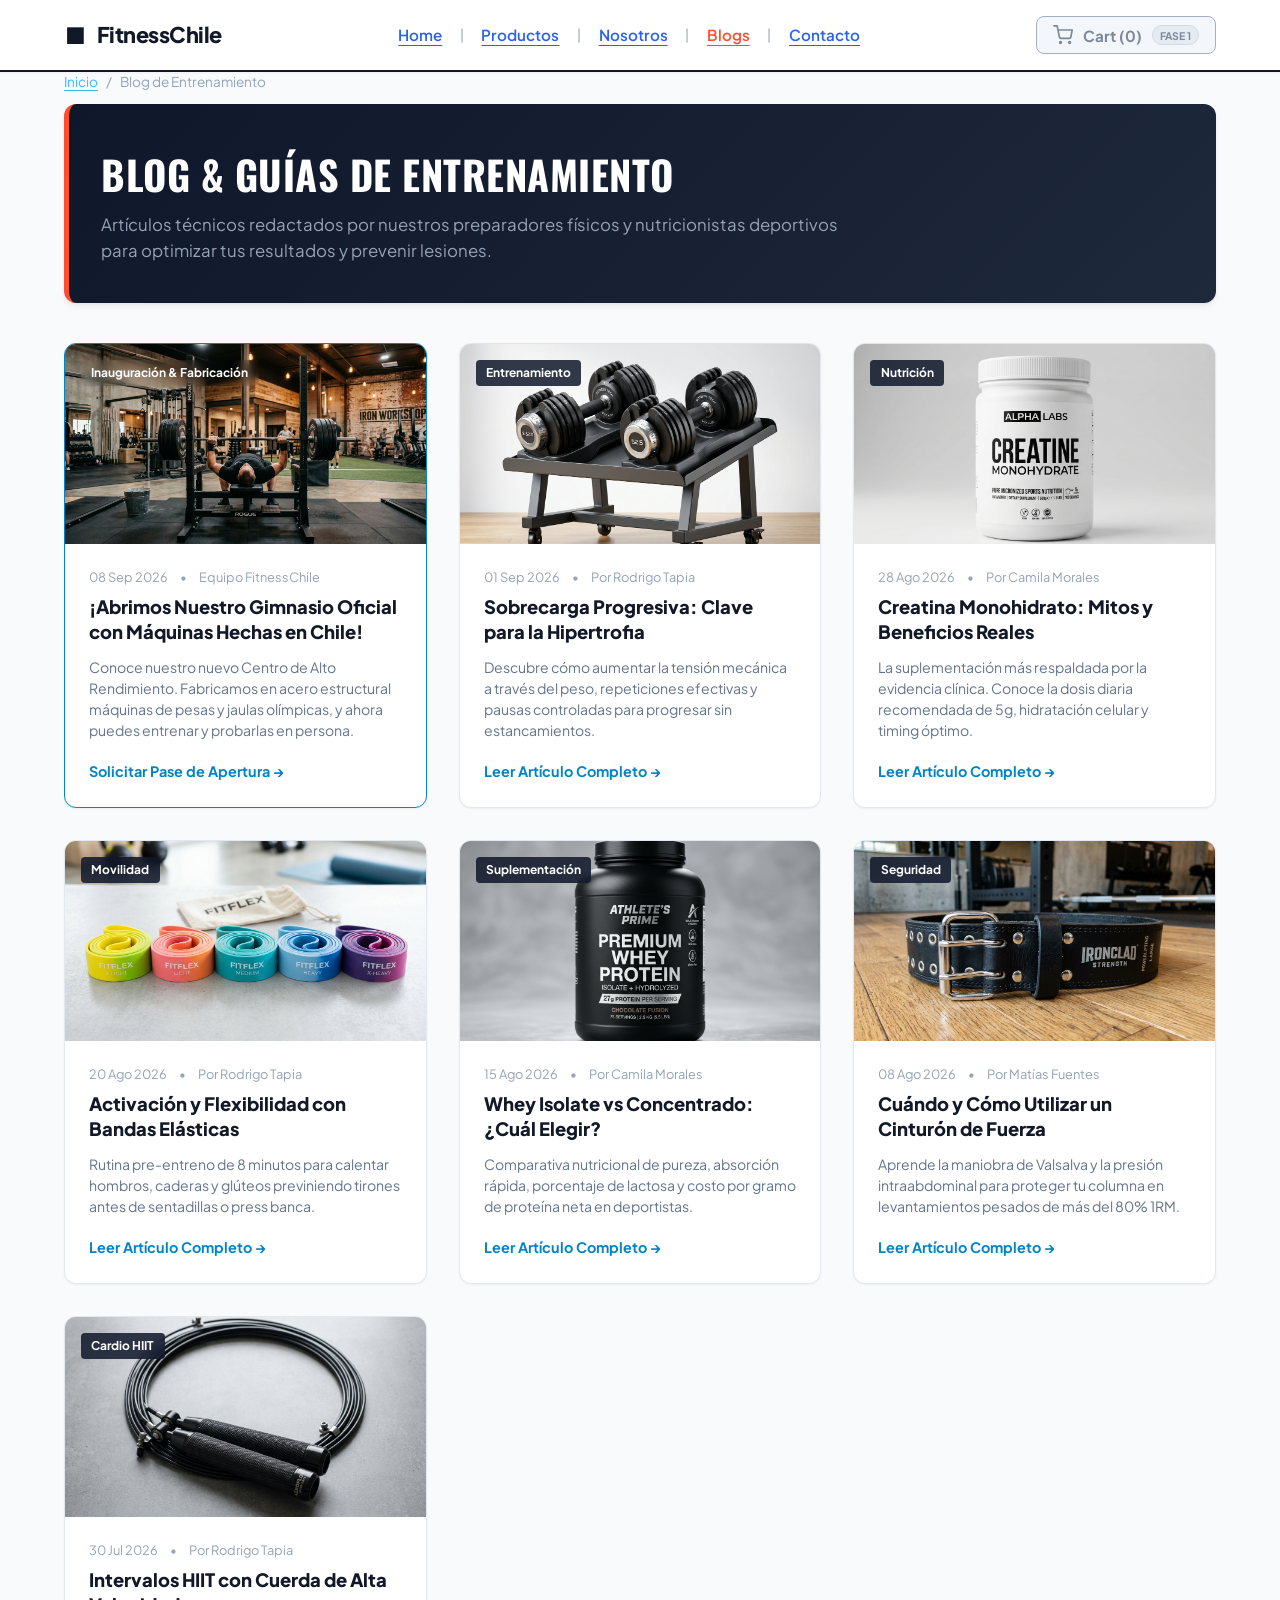
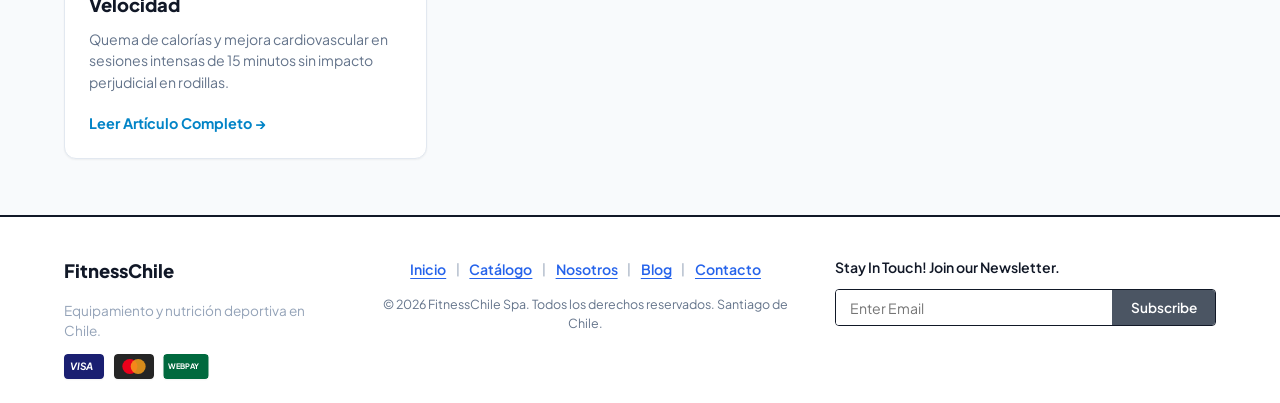
==== commit dfd1bfcb: "feat(marketing): integrar promocion de fabricacion nacional y gran inauguracion del gimnasio oficial" ====
--- a/blog.html
+++ b/blog.html
@@ -76,6 +76,24 @@
     <!-- ==================== GRID DE ARTÍCULOS SEMÁNTICOS ==================== -->
     <section class="blog-grid" aria-label="Artículos del blog">
       
+      <!-- Artículo Destacado: Inauguración y Fabricación -->
+      <article class="blog-card" style="border: 1.5px solid var(--color-brand-cyan);">
+        <div class="blog-img-container">
+          <img src="assets/hero_slide_2.jpg" alt="Inauguración del gimnasio y showroom FitnessChile">
+          <span class="blog-badge" style="background: var(--color-brand-accent);">Inauguración & Fabricación</span>
+        </div>
+        <div class="blog-body">
+          <div class="blog-meta">
+            <time datetime="2026-09-08">08 Sep 2026</time>
+            <span>•</span>
+            <span>Equipo FitnessChile</span>
+          </div>
+          <h2 class="blog-title">¡Abrimos Nuestro Gimnasio Oficial con Máquinas Hechas en Chile!</h2>
+          <p class="blog-excerpt">Conoce nuestro nuevo Centro de Alto Rendimiento. Fabricamos en acero estructural máquinas de pesas y jaulas olímpicas, y ahora puedes entrenar y probarlas en persona.</p>
+          <a href="contacto.html" class="blog-read-more">Solicitar Pase de Apertura &rarr;</a>
+        </div>
+      </article>
+
       <!-- Artículo 1 -->
       <article class="blog-card">
         <div class="blog-img-container">
--- a/css/style.css
+++ b/css/style.css
@@ -2136,3 +2136,112 @@
   }
 }
 
+/* ==========================================================================
+   BANNER DE GRAN INAUGURACIÓN Y FABRICACIÓN NACIONAL
+   ========================================================================== */
+.inauguration-banner {
+  background: linear-gradient(135deg, #0F172A 0%, #1E293B 60%, #0369A1 100%);
+  color: #FFFFFF;
+  border-radius: var(--radius-lg);
+  padding: 1.75rem 2rem;
+  margin: 2rem 0;
+  display: flex;
+  align-items: center;
+  justify-content: space-between;
+  gap: 2rem;
+  border: 1px solid rgba(2, 132, 199, 0.4);
+  box-shadow: 0 10px 25px -5px rgba(2, 132, 199, 0.2);
+  position: relative;
+  overflow: hidden;
+}
+
+.inauguration-banner::before {
+  content: '';
+  position: absolute;
+  top: 0;
+  left: 0;
+  width: 6px;
+  height: 100%;
+  background: var(--color-brand-accent);
+}
+
+.inauguration-content {
+  flex: 1;
+}
+
+.inauguration-badge {
+  display: inline-flex;
+  align-items: center;
+  gap: 0.5rem;
+  background: rgba(255, 77, 46, 0.18);
+  color: #FF725C;
+  border: 1px solid rgba(255, 77, 46, 0.45);
+  padding: 0.35rem 0.85rem;
+  border-radius: 9999px;
+  font-size: 0.82rem;
+  font-weight: 800;
+  letter-spacing: 0.5px;
+  text-transform: uppercase;
+  margin-bottom: 0.75rem;
+}
+
+.inauguration-title {
+  font-family: var(--font-heading);
+  font-size: 1.65rem;
+  letter-spacing: 0.5px;
+  margin-bottom: 0.5rem;
+  color: #FFFFFF;
+}
+
+.inauguration-text {
+  color: #CBD5E1;
+  font-size: 0.95rem;
+  line-height: 1.5;
+  margin-bottom: 0;
+}
+
+.inauguration-actions {
+  display: flex;
+  flex-direction: column;
+  gap: 0.75rem;
+  align-items: flex-end;
+}
+
+.btn-inauguration {
+  background: var(--color-brand-accent);
+  color: #FFFFFF;
+  padding: 0.8rem 1.5rem;
+  border-radius: var(--radius-md);
+  font-weight: 700;
+  font-size: 0.95rem;
+  text-decoration: none;
+  white-space: nowrap;
+  display: inline-flex;
+  align-items: center;
+  gap: 0.5rem;
+  box-shadow: 0 4px 12px rgba(255, 77, 46, 0.35);
+  transition: all 0.2s ease;
+}
+
+.btn-inauguration:hover {
+  background: #E03E22;
+  transform: translateY(-2px);
+  box-shadow: 0 6px 16px rgba(255, 77, 46, 0.45);
+}
+
+@media (max-width: 768px) {
+  .inauguration-banner {
+    flex-direction: column;
+    align-items: flex-start;
+    padding: 1.5rem;
+  }
+  .inauguration-actions {
+    align-items: flex-start;
+    width: 100%;
+  }
+  .btn-inauguration {
+    width: 100%;
+    justify-content: center;
+  }
+}
+
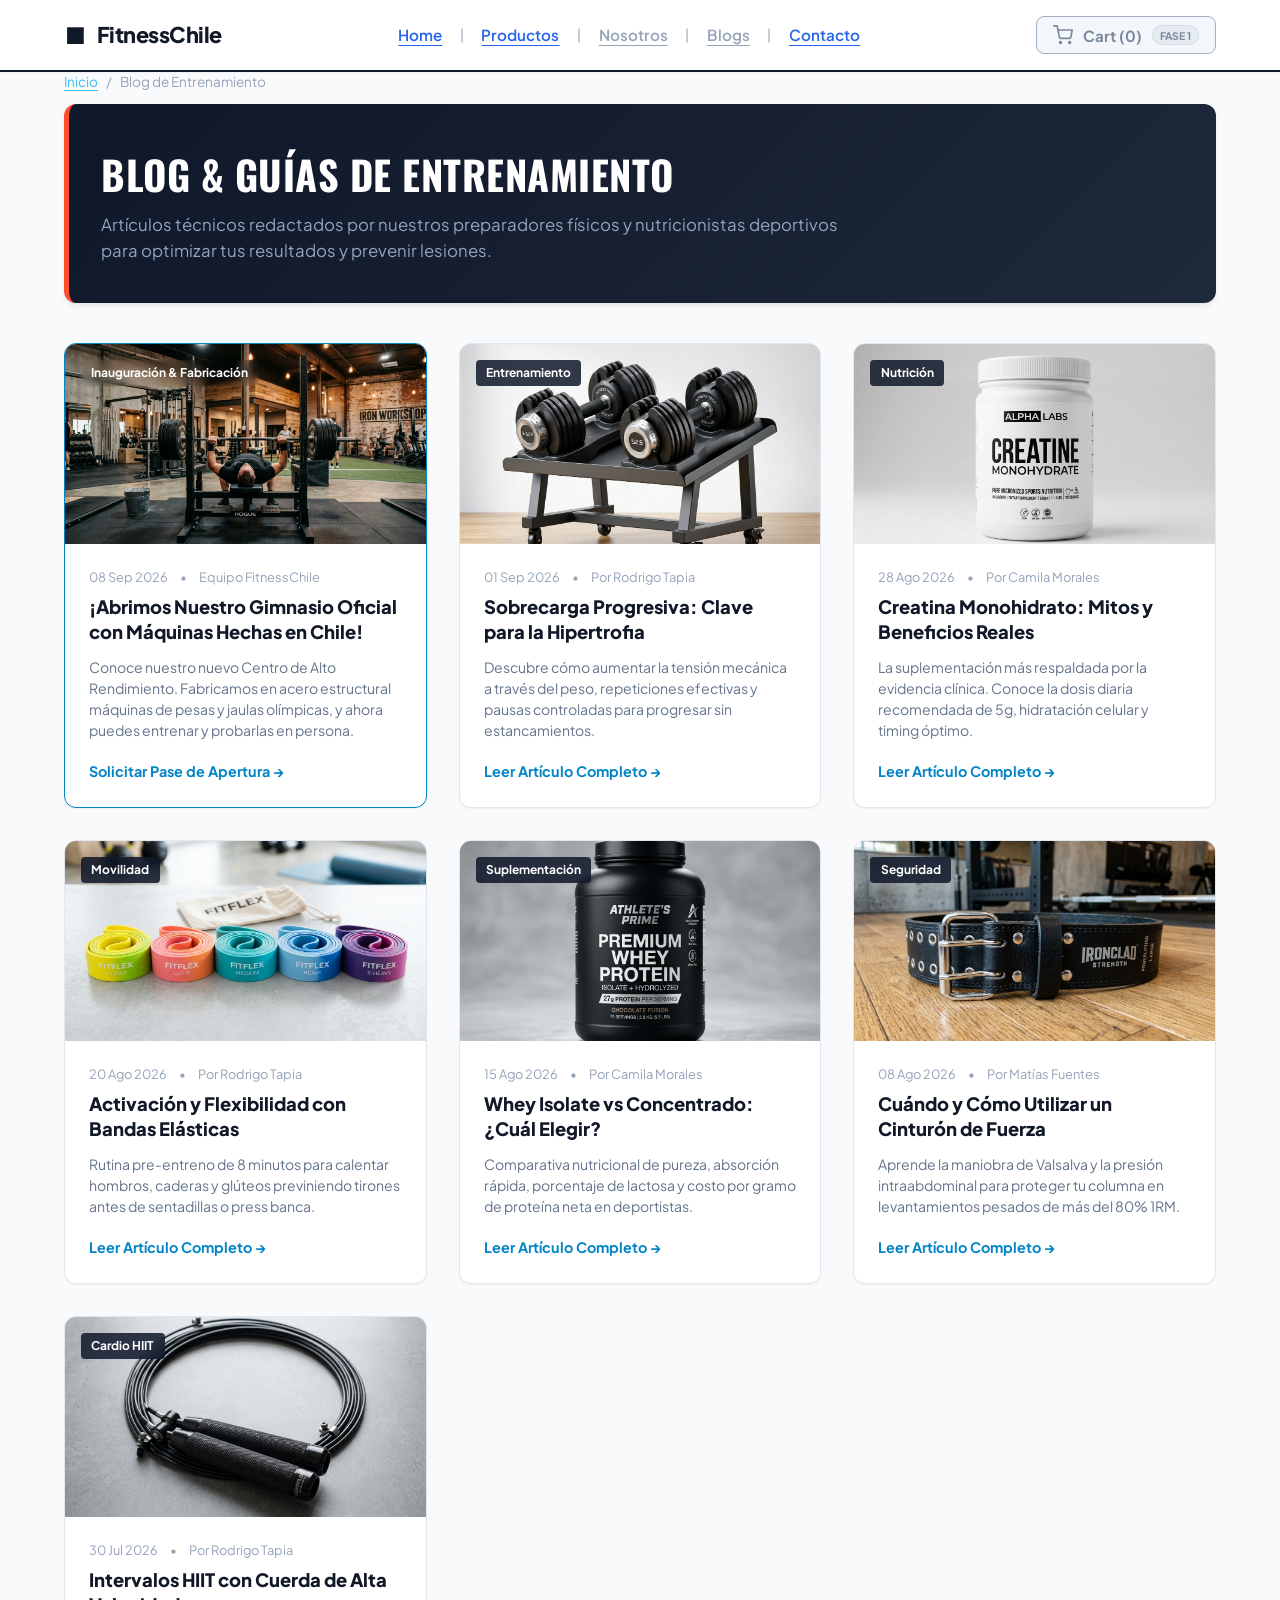
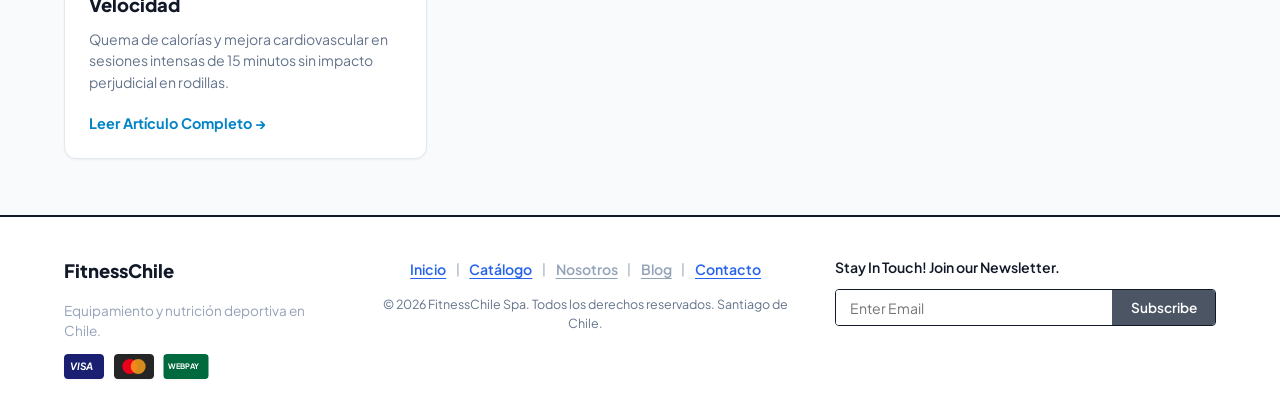
==== commit 1f0a7b6b: "feat(ui): deshabilitar temporalmente enlaces de nosotros y blog con toast y actualizar video" ====
--- a/blog.html
+++ b/blog.html
@@ -32,9 +32,9 @@
           <li class="nav-divider" aria-hidden="true">|</li>
           <li><a href="productos.html" class="nav-link">Productos</a></li>
           <li class="nav-divider" aria-hidden="true">|</li>
-          <li><a href="nosotros.html" class="nav-link">Nosotros</a></li>
-          <li class="nav-divider" aria-hidden="true">|</li>
-          <li><a href="blog.html" class="nav-link active">Blogs</a></li>
+          <li><a href="#" class="nav-link link-disabled" data-disabled-link aria-disabled="true" title="Disponible en la próxima actualización">Nosotros</a></li>
+          <li class="nav-divider" aria-hidden="true">|</li>
+          <li><a href="#" class="nav-link link-disabled" data-disabled-link aria-disabled="true" title="Disponible en la próxima actualización">Blogs</a></li>
           <li class="nav-divider" aria-hidden="true">|</li>
           <li><a href="contacto.html" class="nav-link">Contacto</a></li>
         </ul>
@@ -243,9 +243,9 @@
           <li class="cat-divider">|</li>
           <li><a href="productos.html" class="category-link">Catálogo</a></li>
           <li class="cat-divider">|</li>
-          <li><a href="nosotros.html" class="category-link">Nosotros</a></li>
-          <li class="cat-divider">|</li>
-          <li><a href="blog.html" class="category-link">Blog</a></li>
+          <li><a href="#" class="category-link link-disabled" data-disabled-link aria-disabled="true" title="Disponible en la próxima actualización">Nosotros</a></li>
+          <li class="cat-divider">|</li>
+          <li><a href="#" class="category-link link-disabled" data-disabled-link aria-disabled="true" title="Disponible en la próxima actualización">Blog</a></li>
           <li class="cat-divider">|</li>
           <li><a href="contacto.html" class="category-link">Contacto</a></li>
         </ul>
--- a/css/style.css
+++ b/css/style.css
@@ -212,6 +212,16 @@
   border: 1px solid #CBD5E1;
 }
 
+/* Enlaces a "Nosotros" y "Blog" desactivados temporalmente (se habilitan en la próxima actualización) */
+.link-disabled {
+  color: #94A3B8 !important;
+  cursor: not-allowed;
+}
+
+.link-disabled:hover {
+  color: #94A3B8 !important;
+}
+
 .cart-icon {
   stroke: currentColor;
 }
